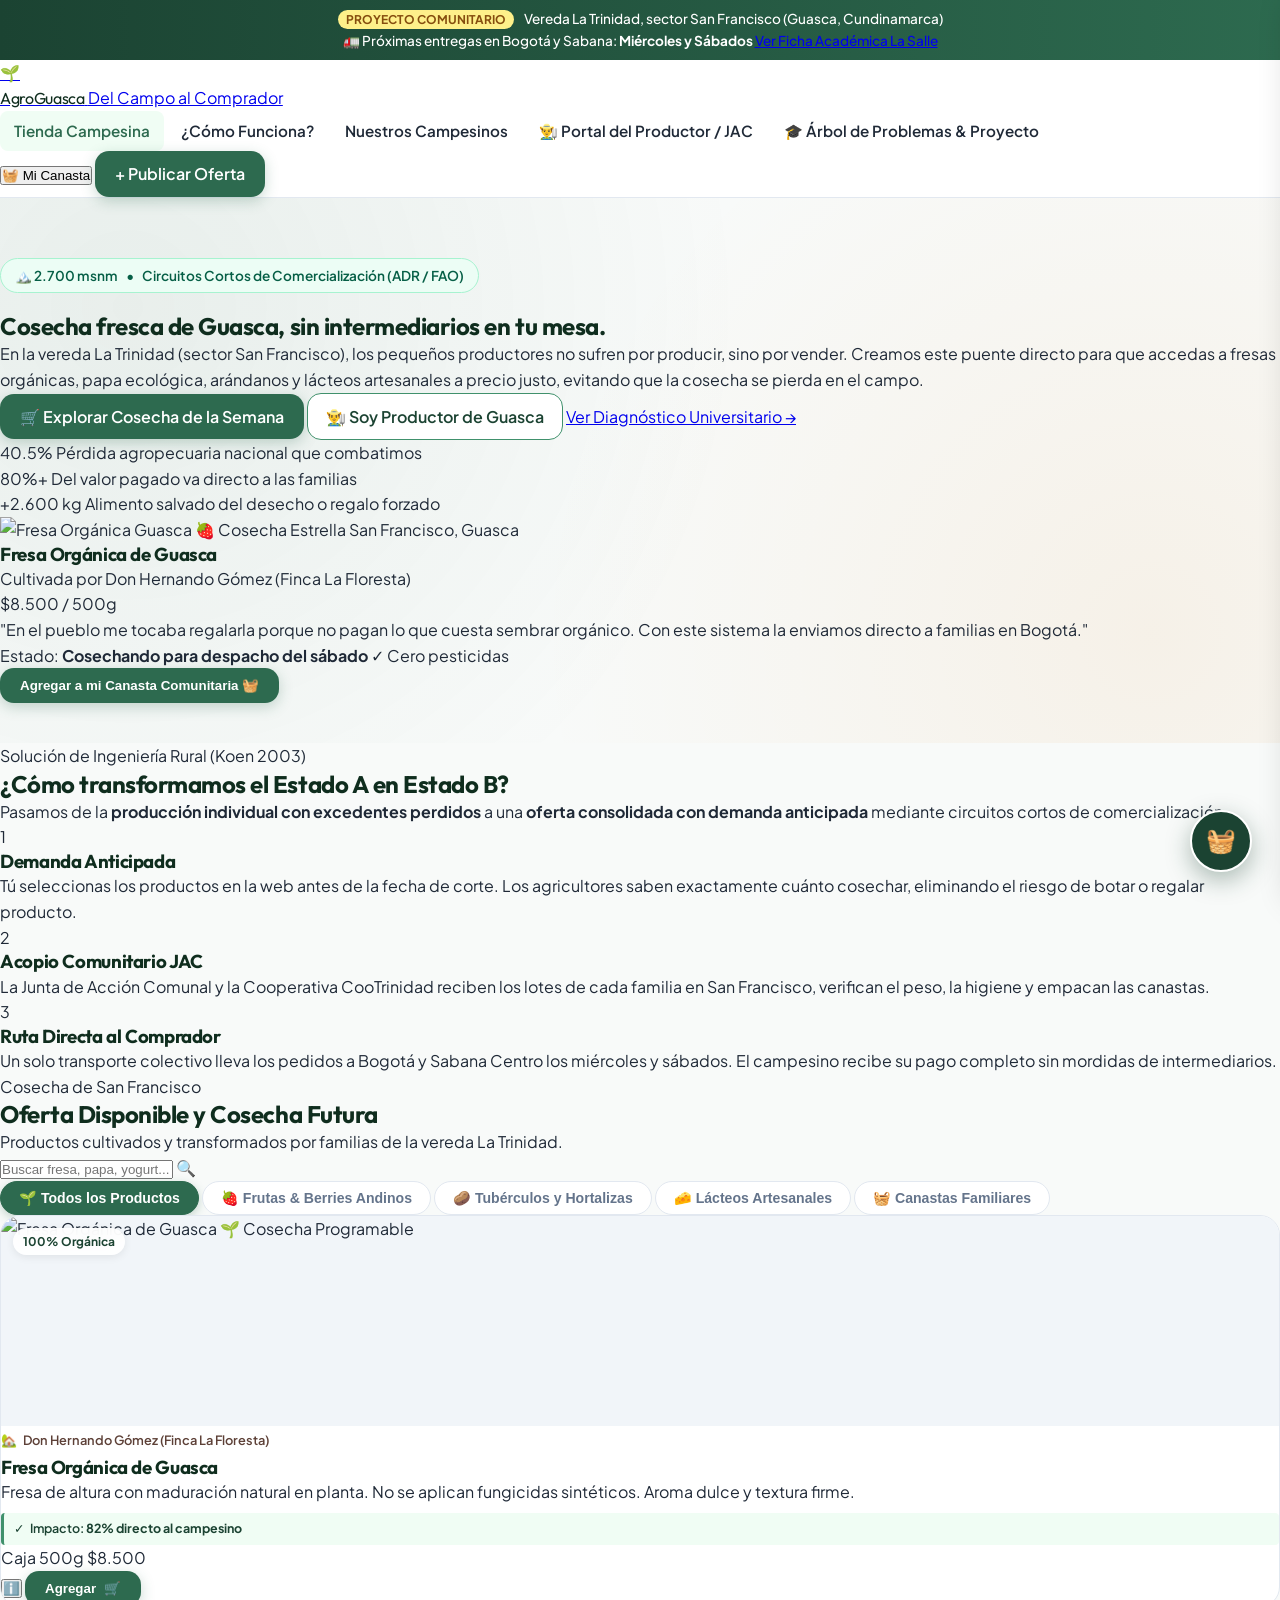
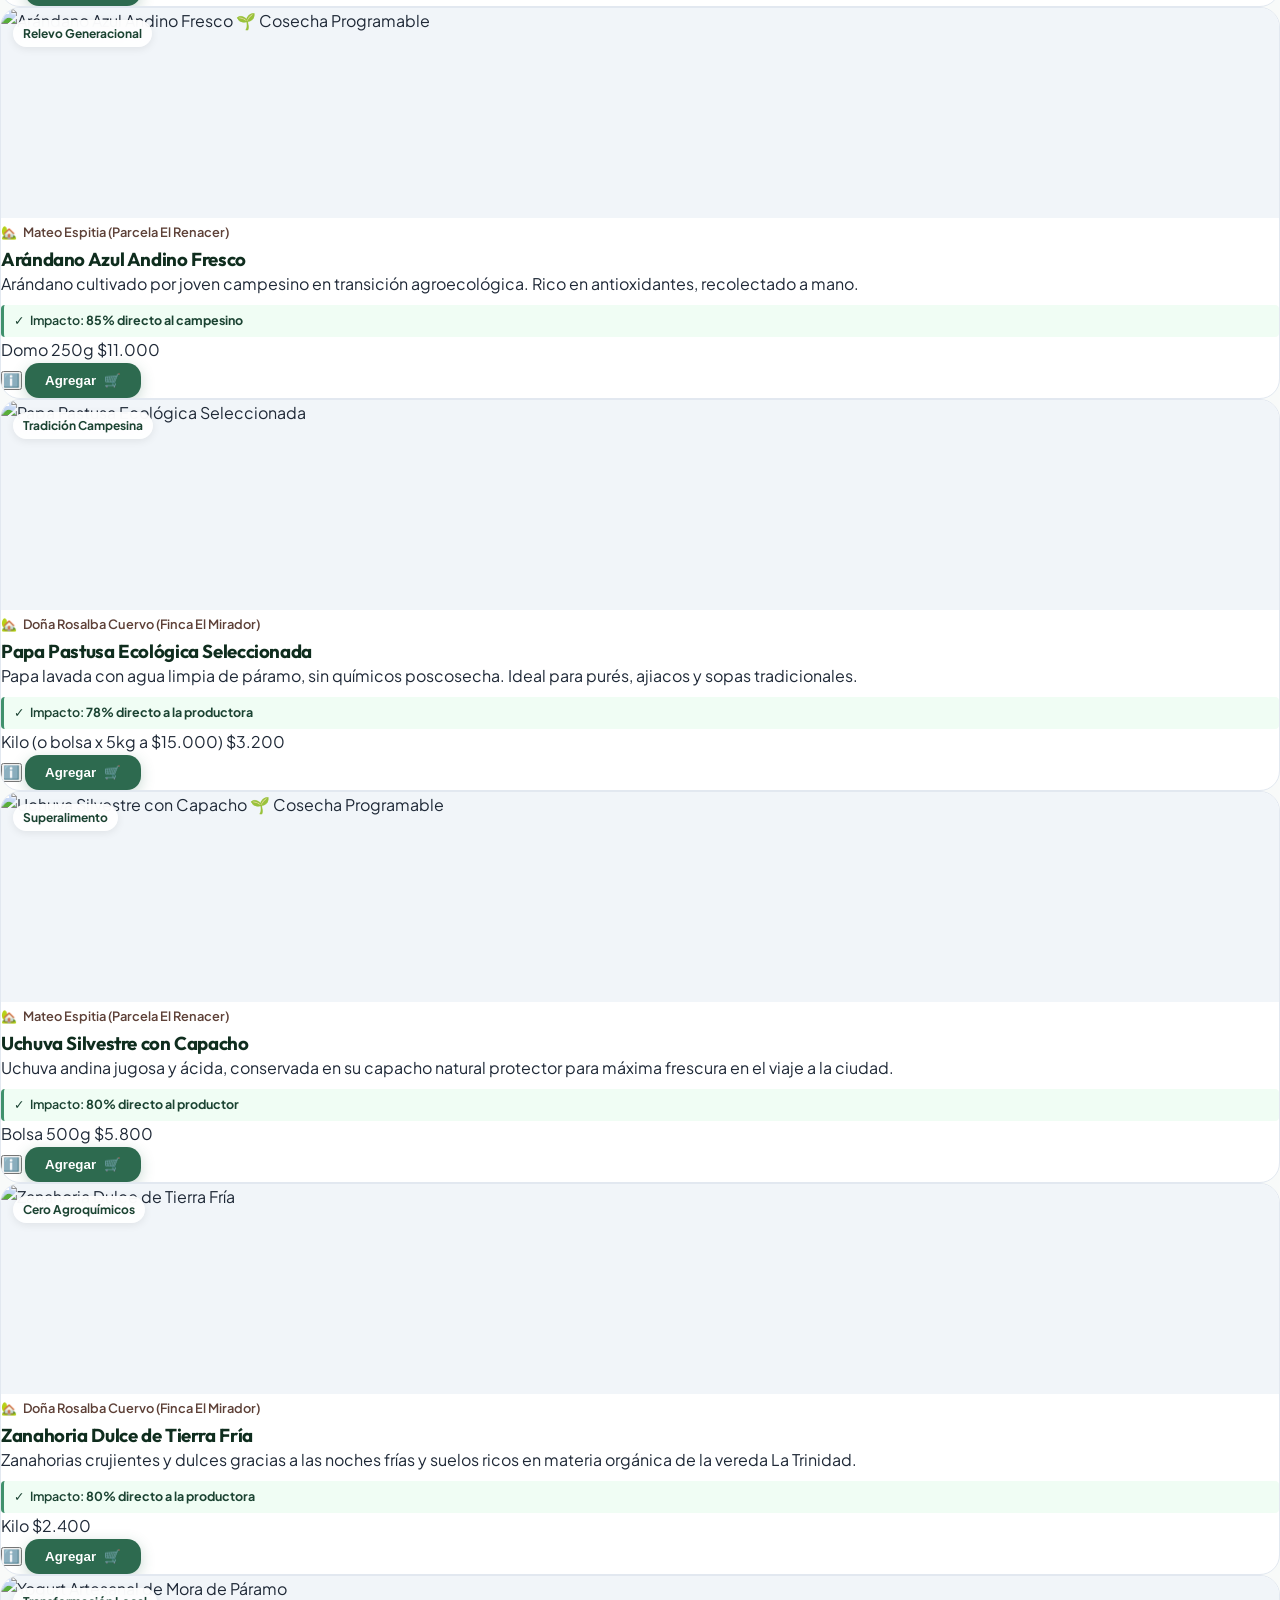
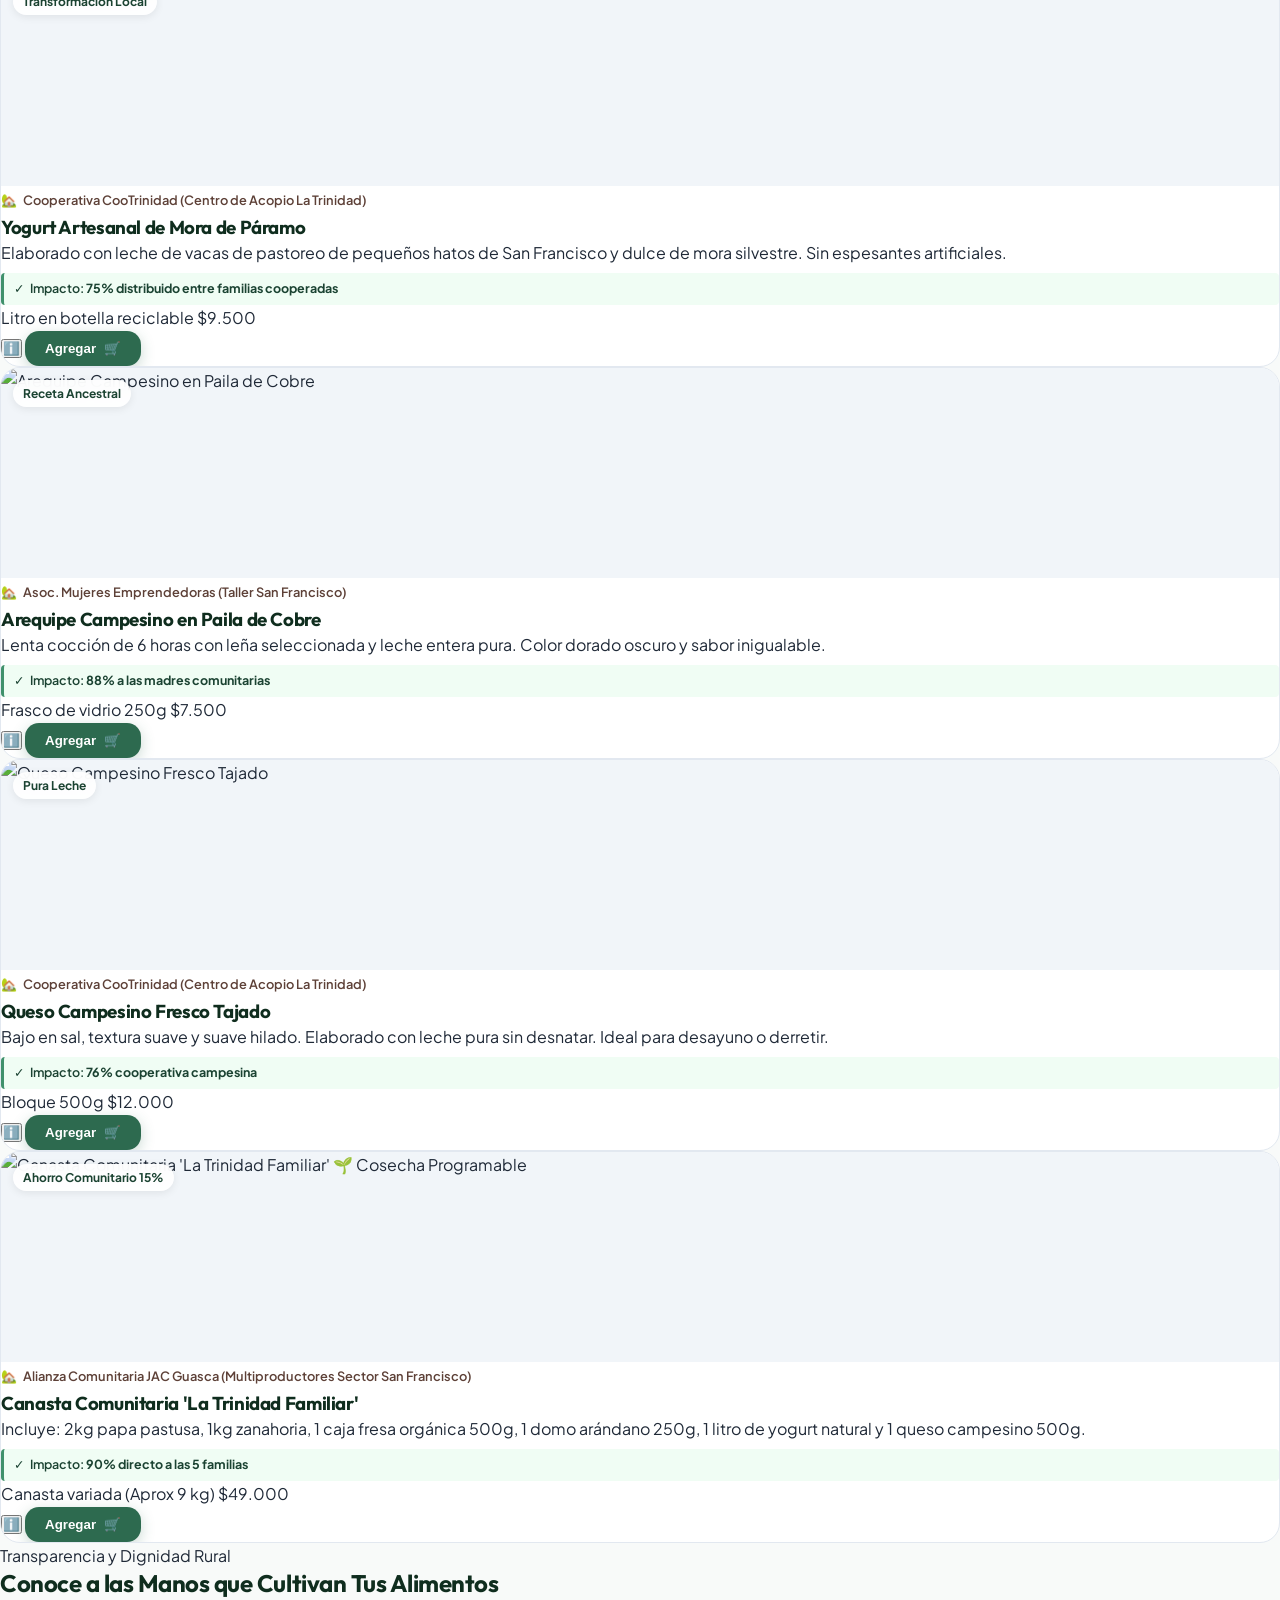
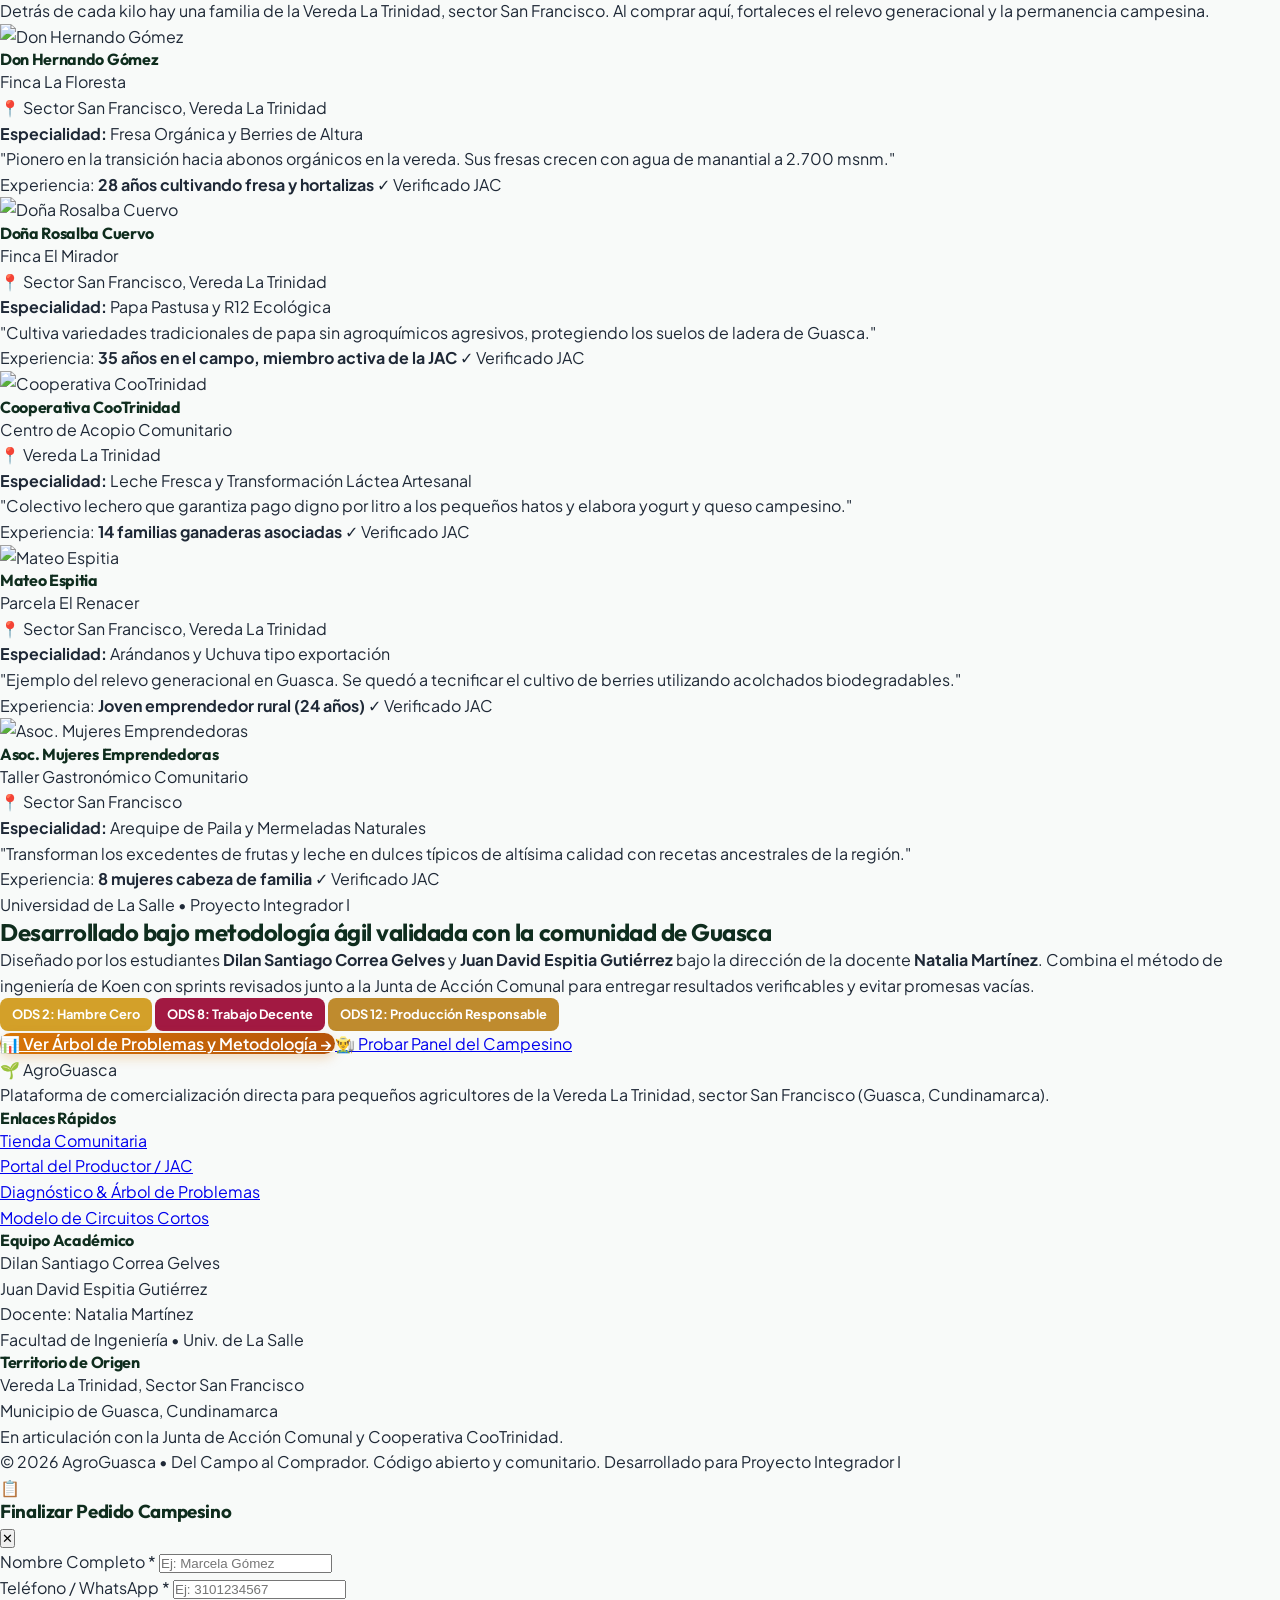
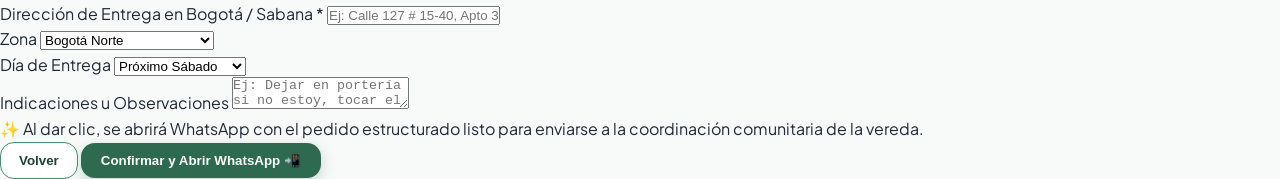
==== index.html @ 5d9daa6a "AgroGuasca: Version 1.0 (90% funcional) - Tienda, Panel Productor JAC, Arbol de Problemas y Document" ====
<!DOCTYPE html>
<html lang="es">
<head>
    <meta charset="UTF-8">
    <meta name="viewport" content="width=device-width, initial-scale=1.0">
    <title>AgroGuasca | Del Campo al Comprador - Comercialización Directa</title>
    <meta name="description" content="Plataforma de comercialización directa para pequeños productores de la Vereda La Trinidad, sector San Francisco (Guasca, Cundinamarca). Conectando el campo con compradores urbanos.">

    <!-- Google Fonts -->
    <link rel="preconnect" href="https://fonts.googleapis.com">
    <link rel="preconnect" href="https://fonts.gstatic.com" crossorigin>
    <link href="https://fonts.googleapis.com/css2?family=Outfit:wght@500;600;700;800&family=Plus+Jakarta+Sans:wght@400;500;600;700;800&display=swap" rel="stylesheet">

    <!-- Tailwind CSS (CDN para prototipado rápido y limpio en VS Code) -->
    <script src="https://cdn.tailwindcss.com"></script>
    <script>
        tailwind.config = {
            theme: {
                extend: {
                    colors: {
                        emerald: {
                            850: '#0f3824',
                            950: '#062414'
                        }
                    }
                }
            }
        }
    </script>

    <!-- Estilos Propios -->
    <link rel="stylesheet" href="css/styles.css">
</head>
<body class="bg-[#f8faf9] text-gray-800 flex flex-col min-h-screen">

    <!-- Barra de Anuncio Superior -->
    <div class="announcement-bar">
        <div class="max-w-7xl mx-auto flex flex-wrap items-center justify-between gap-2 px-4">
            <div class="flex items-center gap-2">
                <span class="badge">PROYECTO COMUNITARIO</span>
                <span>Vereda La Trinidad, sector San Francisco (Guasca, Cundinamarca)</span>
            </div>
            <div class="hidden md:flex items-center gap-4 text-xs">
                <span>🚛 Próximas entregas en Bogotá y Sabana: <strong>Miércoles y Sábados</strong></span>
                <a href="proyecto.html" class="underline hover:text-amber-200">Ver Ficha Académica La Salle</a>
            </div>
        </div>
    </div>

    <!-- Navegación Principal -->
    <header class="navbar-custom">
        <div class="max-w-7xl mx-auto px-4 sm:px-6 lg:px-8 h-20 flex items-center justify-between">
            <!-- Logo -->
            <a href="index.html" class="flex items-center gap-3">
                <div class="w-11 h-11 rounded-xl bg-emerald-800 flex items-center justify-center text-white text-2xl shadow-md">
                    🌱
                </div>
                <div>
                    <span class="brand-font text-2xl font-black text-emerald-950 block leading-none">AgroGuasca</span>
                    <span class="text-xs font-semibold text-emerald-700 tracking-wider uppercase">Del Campo al Comprador</span>
                </div>
            </a>

            <!-- Menú de Navegación -->
            <nav class="hidden md:flex items-center gap-1">
                <a href="index.html" class="nav-link active">Tienda Campesina</a>
                <a href="#como-funciona" class="nav-link">¿Cómo Funciona?</a>
                <a href="#productores" class="nav-link">Nuestros Campesinos</a>
                <a href="productor.html" class="nav-link text-emerald-800 font-bold bg-emerald-50/80">
                    👨‍🌾 Portal del Productor / JAC
                </a>
                <a href="proyecto.html" class="nav-link text-amber-800 font-bold bg-amber-50">
                    🎓 Árbol de Problemas & Proyecto
                </a>
            </nav>

            <!-- Acciones -->
            <div class="flex items-center gap-3">
                <button onclick="toggleCartDrawer(true)" class="relative p-2.5 rounded-xl bg-emerald-50 text-emerald-900 hover:bg-emerald-100 transition-colors flex items-center gap-2 font-bold text-sm">
                    <span class="text-xl">🧺</span>
                    <span class="hidden sm:inline">Mi Canasta</span>
                    <span class="cart-count-badge">0</span>
                </button>

                <a href="productor.html" class="hidden sm:inline-flex btn-primary-guasca text-xs py-2 px-3.5">
                    + Publicar Oferta
                </a>
            </div>
        </div>
    </header>

    <!-- HERO SECTION -->
    <section class="hero-guasca border-b border-gray-200">
        <div class="max-w-7xl mx-auto px-4 sm:px-6 lg:px-8">
            <div class="grid grid-cols-1 lg:grid-cols-12 gap-12 items-center">
                <!-- Columna Izquierda: Mensaje y Acción -->
                <div class="lg:col-span-7">
                    <div class="hero-pill">
                        <span>🏔️ 2.700 msnm</span>
                        <span>•</span>
                        <span>Circuitos Cortos de Comercialización (ADR / FAO)</span>
                    </div>

                    <h1 class="text-4xl sm:text-5xl lg:text-6xl font-extrabold text-emerald-950 leading-tight">
                        Cosecha fresca de Guasca, <span class="text-emerald-700 underline decoration-amber-400 decoration-wavy">sin intermediarios</span> en tu mesa.
                    </h1>

                    <p class="mt-5 text-lg text-gray-600 leading-relaxed max-w-2xl">
                        En la vereda La Trinidad (sector San Francisco), los pequeños productores no sufren por producir, sino por vender. Creamos este puente directo para que accedas a fresas orgánicas, papa ecológica, arándanos y lácteos artesanales a precio justo, evitando que la cosecha se pierda en el campo.
                    </p>

                    <div class="mt-8 flex flex-wrap items-center gap-4">
                        <a href="#catalogo" class="btn-primary-guasca text-base py-3.5 px-6">
                            🛒 Explorar Cosecha de la Semana
                        </a>
                        <a href="productor.html" class="btn-secondary-guasca text-base py-3.5 px-6">
                            👨‍🌾 Soy Productor de Guasca
                        </a>
                        <a href="proyecto.html" class="text-sm font-semibold text-gray-500 hover:text-emerald-800 p-2">
                            Ver Diagnóstico Universitario →
                        </a>
                    </div>

                    <!-- Indicadores Rápidos -->
                    <div class="mt-10 grid grid-cols-3 gap-4 pt-6 border-t border-gray-200">
                        <div>
                            <span class="block text-2xl sm:text-3xl font-black text-emerald-900">40.5%</span>
                            <span class="text-xs text-gray-500">Pérdida agropecuaria nacional que combatimos</span>
                        </div>
                        <div>
                            <span class="block text-2xl sm:text-3xl font-black text-emerald-900">80%+</span>
                            <span class="text-xs text-gray-500">Del valor pagado va directo a las familias</span>
                        </div>
                        <div>
                            <span class="block text-2xl sm:text-3xl font-black text-emerald-900" id="stat-waste-saved">+1.250 kg</span>
                            <span class="text-xs text-gray-500">Alimento salvado del desecho o regalo forzado</span>
                        </div>
                    </div>
                </div>

                <!-- Columna Derecha: Tarjeta Visual de Producto Destacado -->
                <div class="lg:col-span-5">
                    <div class="relative mx-auto max-w-md">
                        <div class="absolute -top-4 -left-4 w-72 h-72 bg-emerald-200/40 rounded-full blur-3xl -z-10"></div>
                        <div class="absolute -bottom-4 -right-4 w-72 h-72 bg-amber-200/40 rounded-full blur-3xl -z-10"></div>

                        <div class="bg-white rounded-3xl p-6 shadow-xl border border-gray-100">
                            <div class="relative rounded-2xl overflow-hidden mb-4">
                                <img src="https://images.unsplash.com/photo-1464965911861-746a04b4bca6?w=600&auto=format&fit=crop&q=80" 
                                     alt="Fresa Orgánica Guasca" class="w-full h-56 object-cover">
                                <span class="absolute top-3 left-3 bg-white/95 text-emerald-900 text-xs font-black px-3 py-1 rounded-full shadow">
                                    🍓 Cosecha Estrella
                                </span>
                                <span class="absolute bottom-3 right-3 bg-amber-500 text-white text-xs font-bold px-2.5 py-1 rounded-lg shadow">
                                    San Francisco, Guasca
                                </span>
                            </div>

                            <div class="flex justify-between items-start mb-2">
                                <div>
                                    <h3 class="text-xl font-bold text-gray-900">Fresa Orgánica de Guasca</h3>
                                    <p class="text-xs text-gray-500">Cultivada por Don Hernando Gómez (Finca La Floresta)</p>
                                </div>
                                <span class="text-xl font-extrabold text-emerald-900">$8.500 <span class="text-xs text-gray-400 font-normal">/ 500g</span></span>
                            </div>

                            <p class="text-xs text-gray-600 mb-4">
                                "En el pueblo me tocaba regalarla porque no pagan lo que cuesta sembrar orgánico. Con este sistema la enviamos directo a familias en Bogotá."
                            </p>

                            <div class="p-3 bg-emerald-50 rounded-xl mb-4 text-xs flex items-center justify-between">
                                <span class="text-emerald-900 font-semibold">Estado: <strong>Cosechando para despacho del sábado</strong></span>
                                <span class="text-emerald-700 font-bold">✓ Cero pesticidas</span>
                            </div>

                            <button onclick="addToCart('prod-item-1')" class="w-full btn-primary-guasca py-3">
                                Agregar a mi Canasta Comunitaria 🧺
                            </button>
                        </div>
                    </div>
                </div>
            </div>
        </div>
    </section>

    <!-- SECCIÓN CÓMO FUNCIONA -->
    <section id="como-funciona" class="py-16 bg-white border-b border-gray-100">
        <div class="max-w-7xl mx-auto px-4 sm:px-6 lg:px-8">
            <div class="text-center max-w-3xl mx-auto mb-12">
                <span class="text-xs font-bold text-emerald-700 uppercase tracking-wider bg-emerald-50 px-3 py-1 rounded-full">
                    Solución de Ingeniería Rural (Koen 2003)
                </span>
                <h2 class="text-3xl font-extrabold text-emerald-950 mt-3">
                    ¿Cómo transformamos el Estado A en Estado B?
                </h2>
                <p class="text-gray-600 mt-2 text-sm sm:text-base">
                    Pasamos de la <strong>producción individual con excedentes perdidos</strong> a una <strong>oferta consolidada con demanda anticipada</strong> mediante circuitos cortos de comercialización.
                </p>
            </div>

            <div class="grid grid-cols-1 md:grid-cols-3 gap-8">
                <!-- Paso 1 -->
                <div class="bg-gray-50/70 p-6 rounded-2xl border border-gray-200/80 relative">
                    <div class="w-12 h-12 rounded-xl bg-emerald-800 text-white flex items-center justify-center font-black text-xl mb-4 shadow">
                        1
                    </div>
                    <h3 class="text-lg font-bold text-gray-900 mb-2">Demanda Anticipada</h3>
                    <p class="text-sm text-gray-600 leading-relaxed">
                        Tú seleccionas los productos en la web antes de la fecha de corte. Los agricultores saben exactamente cuánto cosechar, eliminando el riesgo de botar o regalar producto.
                    </p>
                </div>

                <!-- Paso 2 -->
                <div class="bg-gray-50/70 p-6 rounded-2xl border border-gray-200/80 relative">
                    <div class="w-12 h-12 rounded-xl bg-amber-600 text-white flex items-center justify-center font-black text-xl mb-4 shadow">
                        2
                    </div>
                    <h3 class="text-lg font-bold text-gray-900 mb-2">Acopio Comunitario JAC</h3>
                    <p class="text-sm text-gray-600 leading-relaxed">
                        La Junta de Acción Comunal y la Cooperativa CooTrinidad reciben los lotes de cada familia en San Francisco, verifican el peso, la higiene y empacan las canastas.
                    </p>
                </div>

                <!-- Paso 3 -->
                <div class="bg-gray-50/70 p-6 rounded-2xl border border-gray-200/80 relative">
                    <div class="w-12 h-12 rounded-xl bg-emerald-600 text-white flex items-center justify-center font-black text-xl mb-4 shadow">
                        3
                    </div>
                    <h3 class="text-lg font-bold text-gray-900 mb-2">Ruta Directa al Comprador</h3>
                    <p class="text-sm text-gray-600 leading-relaxed">
                        Un solo transporte colectivo lleva los pedidos a Bogotá y Sabana Centro los miércoles y sábados. El campesino recibe su pago completo sin mordidas de intermediarios.
                    </p>
                </div>
            </div>
        </div>
    </section>

    <!-- CATÁLOGO Y MARKETPLACE -->
    <section id="catalogo" class="py-16">
        <div class="max-w-7xl mx-auto px-4 sm:px-6 lg:px-8">
            <div class="flex flex-col md:flex-row md:items-end justify-between gap-4 mb-8">
                <div>
                    <span class="text-xs font-bold text-emerald-700 uppercase tracking-wider">Cosecha de San Francisco</span>
                    <h2 class="text-3xl font-extrabold text-emerald-950 mt-1">Oferta Disponible y Cosecha Futura</h2>
                    <p class="text-gray-500 text-sm mt-1">Productos cultivados y transformados por familias de la vereda La Trinidad.</p>
                </div>

                <!-- Buscador en tiempo real -->
                <div class="w-full md:w-72">
                    <div class="relative">
                        <input type="text" id="search-products" placeholder="Buscar fresa, papa, yogurt..." 
                               class="w-full bg-white border border-gray-200 rounded-xl py-2.5 pl-10 pr-4 text-sm focus:outline-none focus:ring-2 focus:ring-emerald-600 focus:border-transparent">
                        <span class="absolute left-3.5 top-3 text-gray-400 text-sm">🔍</span>
                    </div>
                </div>
            </div>

            <!-- Chips de Filtro por Categoría -->
            <div class="flex items-center gap-2 overflow-x-auto pb-4 mb-8 scrollbar-none">
                <button class="category-chip active" data-category="todos">
                    🌱 Todos los Productos
                </button>
                <button class="category-chip" data-category="frutas">
                    🍓 Frutas & Berries Andinos
                </button>
                <button class="category-chip" data-category="tuberculos">
                    🥔 Tubérculos y Hortalizas
                </button>
                <button class="category-chip" data-category="lacteos">
                    🧀 Lácteos Artesanales
                </button>
                <button class="category-chip" data-category="canastas">
                    🧺 Canastas Familiares
                </button>
            </div>

            <!-- Grid de Productos -->
            <div id="products-grid" class="grid grid-cols-1 sm:grid-cols-2 lg:grid-cols-3 gap-6">
                <!-- Se inyecta dinámicamente con app.js -->
            </div>
        </div>
    </section>

    <!-- SECCIÓN CONOCE A NUESTROS PRODUCTORES -->
    <section id="productores" class="py-16 bg-emerald-950 text-white">
        <div class="max-w-7xl mx-auto px-4 sm:px-6 lg:px-8">
            <div class="text-center max-w-3xl mx-auto mb-12">
                <span class="text-xs font-bold text-emerald-300 uppercase tracking-wider bg-emerald-900/80 px-3 py-1 rounded-full border border-emerald-700">
                    Transparencia y Dignidad Rural
                </span>
                <h2 class="text-3xl font-extrabold text-white mt-3">
                    Conoce a las Manos que Cultivan Tus Alimentos
                </h2>
                <p class="text-emerald-200/80 mt-2 text-sm sm:text-base">
                    Detrás de cada kilo hay una familia de la Vereda La Trinidad, sector San Francisco. Al comprar aquí, fortaleces el relevo generacional y la permanencia campesina.
                </p>
            </div>

            <div id="producers-container" class="grid grid-cols-1 md:grid-cols-3 gap-6 text-gray-800">
                <!-- Se inyecta dinámicamente con app.js -->
            </div>
        </div>
    </section>

    <!-- SECCIÓN IMPACTO Y CONEXIÓN CON EL RETO DE INGENIERÍA -->
    <section class="py-16 bg-white border-t border-gray-100">
        <div class="max-w-7xl mx-auto px-4 sm:px-6 lg:px-8">
            <div class="bg-gradient-to-r from-emerald-800 to-emerald-900 rounded-3xl p-8 sm:p-12 text-white shadow-xl relative overflow-hidden">
                <div class="relative z-10 grid grid-cols-1 lg:grid-cols-12 gap-8 items-center">
                    <div class="lg:col-span-8">
                        <span class="text-xs font-bold text-amber-300 uppercase tracking-wider">Universidad de La Salle • Proyecto Integrador I</span>
                        <h2 class="text-3xl font-black mt-2 leading-tight">
                            Desarrollado bajo metodología ágil validada con la comunidad de Guasca
                        </h2>
                        <p class="text-emerald-100 mt-4 text-sm sm:text-base leading-relaxed">
                            Diseñado por los estudiantes <strong>Dilan Santiago Correa Gelves</strong> y <strong>Juan David Espitia Gutiérrez</strong> bajo la dirección de la docente <strong>Natalia Martínez</strong>. Combina el método de ingeniería de Koen con sprints revisados junto a la Junta de Acción Comunal para entregar resultados verificables y evitar promesas vacías.
                        </p>
                        <div class="mt-6 flex flex-wrap gap-3">
                            <span class="ods-badge ods-2">ODS 2: Hambre Cero</span>
                            <span class="ods-badge ods-8">ODS 8: Trabajo Decente</span>
                            <span class="ods-badge ods-12">ODS 12: Producción Responsable</span>
                        </div>
                    </div>
                    <div class="lg:col-span-4 flex flex-col gap-3">
                        <a href="proyecto.html" class="btn-accent py-3.5 px-6 text-center text-sm font-bold shadow-lg">
                            📊 Ver Árbol de Problemas y Metodología →
                        </a>
                        <a href="productor.html" class="bg-white/10 hover:bg-white/20 text-white border border-white/20 py-3 px-6 rounded-xl text-center text-sm font-semibold transition-colors">
                            👨‍🌾 Probar Panel del Campesino
                        </a>
                    </div>
                </div>
            </div>
        </div>
    </section>

    <!-- FOOTER -->
    <footer class="bg-gray-900 text-gray-400 py-12 mt-auto border-t border-gray-800 text-xs">
        <div class="max-w-7xl mx-auto px-4 sm:px-6 lg:px-8">
            <div class="grid grid-cols-1 md:grid-cols-4 gap-8 pb-8 border-b border-gray-800">
                <div>
                    <div class="flex items-center gap-2 text-white font-bold text-lg mb-3">
                        <span>🌱</span> AgroGuasca
                    </div>
                    <p class="text-gray-400 leading-relaxed">
                        Plataforma de comercialización directa para pequeños agricultores de la Vereda La Trinidad, sector San Francisco (Guasca, Cundinamarca).
                    </p>
                </div>
                <div>
                    <h4 class="text-white font-semibold mb-3">Enlaces Rápidos</h4>
                    <ul class="space-y-2">
                        <li><a href="index.html" class="hover:text-emerald-400">Tienda Comunitaria</a></li>
                        <li><a href="productor.html" class="hover:text-emerald-400">Portal del Productor / JAC</a></li>
                        <li><a href="proyecto.html" class="hover:text-emerald-400">Diagnóstico & Árbol de Problemas</a></li>
                        <li><a href="#como-funciona" class="hover:text-emerald-400">Modelo de Circuitos Cortos</a></li>
                    </ul>
                </div>
                <div>
                    <h4 class="text-white font-semibold mb-3">Equipo Académico</h4>
                    <p class="text-gray-300">Dilan Santiago Correa Gelves</p>
                    <p class="text-gray-300">Juan David Espitia Gutiérrez</p>
                    <p class="mt-2 text-gray-500">Docente: Natalia Martínez</p>
                    <p class="text-gray-500">Facultad de Ingeniería • Univ. de La Salle</p>
                </div>
                <div>
                    <h4 class="text-white font-semibold mb-3">Territorio de Origen</h4>
                    <p class="text-gray-300">Vereda La Trinidad, Sector San Francisco</p>
                    <p class="text-gray-500">Municipio de Guasca, Cundinamarca</p>
                    <p class="text-gray-500 mt-2">En articulación con la Junta de Acción Comunal y Cooperativa CooTrinidad.</p>
                </div>
            </div>
            <div class="pt-6 flex flex-col sm:flex-row items-center justify-between text-gray-500 gap-2">
                <span>© 2026 AgroGuasca • Del Campo al Comprador. Código abierto y comunitario.</span>
                <span>Desarrollado para Proyecto Integrador I</span>
            </div>
        </div>
    </footer>

    <!-- BOTÓN FLOTANTE DEL CARRITO -->
    <button onclick="toggleCartDrawer(true)" class="cart-floating-btn" title="Ver mi canasta">
        🧺
        <span class="cart-count-badge">0</span>
    </button>

    <!-- DRAWER DEL CARRITO DE COMPRAS -->
    <div id="cart-backdrop" class="drawer-backdrop" onclick="toggleCartDrawer(false)"></div>
    <div id="cart-drawer" class="drawer-panel">
        <div class="p-5 border-b border-gray-100 flex items-center justify-between bg-emerald-900 text-white">
            <div class="flex items-center gap-2">
                <span class="text-xl">🧺</span>
                <h3 class="font-bold text-lg text-white">Canasta Comunitaria</h3>
            </div>
            <button onclick="toggleCartDrawer(false)" class="text-emerald-200 hover:text-white font-bold text-xl p-1">
                ✕
            </button>
        </div>

        <!-- Lista de ítems -->
        <div id="cart-items-container" class="flex-1 overflow-y-auto p-4">
            <!-- Inyectado por app.js -->
        </div>

        <!-- Opciones de Logística de Entrega -->
        <div class="p-4 bg-gray-50 border-t border-gray-100 text-xs">
            <label class="block font-semibold text-gray-700 mb-1">Destino de Entrega (Circuito Corto):</label>
            <select id="cart-delivery-zone" class="w-full bg-white border border-gray-200 rounded-lg p-2 text-xs focus:ring-1 focus:ring-emerald-700">
                <option value="bogota-norte">Bogotá Norte (Usaquén, Suba, Rosales) - $8.000</option>
                <option value="bogota-centro">Bogotá Centro / Chapinero / Teusaquillo - $9.000</option>
                <option value="sabana-centro">Sabana Centro (Sopó, Chía, Cajicá) - $6.000</option>
                <option value="guasca-recogida">Punto Comunitario San Francisco (Guasca) - Gratis</option>
            </select>
            <p class="text-gray-400 mt-1 italic">Entregas programadas: Miércoles y Sábados directas desde Guasca.</p>
        </div>

        <!-- Resumen de Costos -->
        <div class="p-5 border-t border-gray-200 bg-white">
            <div class="space-y-1.5 text-xs text-gray-600 mb-3">
                <div class="flex justify-between">
                    <span>Subtotal Cosecha:</span>
                    <strong id="cart-subtotal" class="text-gray-900">$0</strong>
                </div>
                <div class="flex justify-between">
                    <span>Transporte Circuito Corto:</span>
                    <strong id="cart-shipping" class="text-gray-900">$8.000</strong>
                </div>
                <div class="flex justify-between text-base font-extrabold text-emerald-950 pt-2 border-t border-gray-100">
                    <span>Total a Pagar:</span>
                    <strong id="cart-total">$0</strong>
                </div>
            </div>

            <button id="btn-open-checkout" onclick="openCheckoutModal()" class="w-full btn-primary-guasca py-3 font-bold text-sm">
                Pedir por WhatsApp al Coordinador Comunitario 💬
            </button>
            <p class="text-center text-[10px] text-gray-400 mt-2">
                🔒 Sin comisiones ocultas • Pago contra entrega o transferencia directa al campesino.
            </p>
        </div>
    </div>

    <!-- MODAL DETALLE DE PRODUCTO Y PRODUCTOR -->
    <div id="product-modal" class="fixed inset-0 bg-black/60 backdrop-blur-sm z-50 hidden items-center justify-center p-4">
        <div class="bg-white rounded-3xl max-w-lg w-full overflow-hidden shadow-2xl animate-fade-in" id="product-modal-content">
            <!-- Inyectado dinámicamente -->
        </div>
    </div>

    <!-- MODAL DE CHECKOUT / PEDIDO WHATSAPP -->
    <div id="checkout-modal" class="fixed inset-0 bg-black/60 backdrop-blur-sm z-50 hidden items-center justify-center p-4">
        <div class="bg-white rounded-3xl max-w-md w-full overflow-hidden shadow-2xl p-6">
            <div class="flex items-center justify-between pb-3 border-b border-gray-100 mb-4">
                <div class="flex items-center gap-2">
                    <span class="text-xl">📋</span>
                    <h3 class="font-bold text-lg text-gray-900">Finalizar Pedido Campesino</h3>
                </div>
                <button onclick="closeCheckoutModal()" class="text-gray-400 hover:text-gray-700 font-bold text-lg">✕</button>
            </div>

            <form id="checkout-form" class="space-y-3 text-xs">
                <div>
                    <label class="block font-semibold text-gray-700 mb-1">Nombre Completo *</label>
                    <input type="text" id="client-name" required placeholder="Ej: Marcela Gómez" 
                           class="w-full bg-gray-50 border border-gray-200 rounded-lg p-2.5 text-xs focus:bg-white focus:ring-1 focus:ring-emerald-700">
                </div>

                <div>
                    <label class="block font-semibold text-gray-700 mb-1">Teléfono / WhatsApp *</label>
                    <input type="tel" id="client-phone" required placeholder="Ej: 3101234567" 
                           class="w-full bg-gray-50 border border-gray-200 rounded-lg p-2.5 text-xs focus:bg-white focus:ring-1 focus:ring-emerald-700">
                </div>

                <div>
                    <label class="block font-semibold text-gray-700 mb-1">Dirección de Entrega en Bogotá / Sabana *</label>
                    <input type="text" id="client-address" required placeholder="Ej: Calle 127 # 15-40, Apto 302" 
                           class="w-full bg-gray-50 border border-gray-200 rounded-lg p-2.5 text-xs focus:bg-white focus:ring-1 focus:ring-emerald-700">
                </div>

                <div class="grid grid-cols-2 gap-2">
                    <div>
                        <label class="block font-semibold text-gray-700 mb-1">Zona</label>
                        <select id="client-zone" class="w-full bg-gray-50 border border-gray-200 rounded-lg p-2 text-xs">
                            <option value="bogota-norte">Bogotá Norte</option>
                            <option value="bogota-centro">Bogotá Chapinero/Centro</option>
                            <option value="sabana-centro">Sabana Centro</option>
                            <option value="guasca-recogida">Guasca (Punto JAC)</option>
                        </select>
                    </div>
                    <div>
                        <label class="block font-semibold text-gray-700 mb-1">Día de Entrega</label>
                        <select id="client-day" class="w-full bg-gray-50 border border-gray-200 rounded-lg p-2 text-xs">
                            <option value="Próximo Sábado">Próximo Sábado</option>
                            <option value="Próximo Miércoles">Próximo Miércoles</option>
                        </select>
                    </div>
                </div>

                <div>
                    <label class="block font-semibold text-gray-700 mb-1">Indicaciones u Observaciones</label>
                    <textarea id="client-notes" rows="2" placeholder="Ej: Dejar en portería si no estoy, tocar el timbre 201" 
                              class="w-full bg-gray-50 border border-gray-200 rounded-lg p-2 text-xs focus:bg-white focus:ring-1 focus:ring-emerald-700"></textarea>
                </div>

                <div class="p-3 bg-emerald-50 rounded-xl text-emerald-900 border border-emerald-100 text-[11px] leading-relaxed">
                    ✨ Al dar clic, se abrirá WhatsApp con el pedido estructurado listo para enviarse a la coordinación comunitaria de la vereda.
                </div>

                <div class="pt-2 flex gap-2">
                    <button type="button" onclick="closeCheckoutModal()" class="w-1/3 btn-secondary-guasca py-2 text-xs">
                        Volver
                    </button>
                    <button type="submit" class="w-2/3 btn-primary-guasca py-2 text-xs font-bold">
                        Confirmar y Abrir WhatsApp 📲
                    </button>
                </div>
            </form>
        </div>
    </div>

    <!-- Scripts -->
    <script src="js/data.js"></script>
    <script src="js/app.js"></script>
</body>
</html>
---- css/styles.css ----
/* ==========================================================================
   AgroGuasca - Del Campo al Comprador (Vereda La Trinidad, Guasca)
   Proyecto Integrador I - Universidad de La Salle
   Estilos CSS Principales
   ========================================================================== */

:root {
    --primary-900: #0f2d1e;
    --primary-800: #1b4332;
    --primary-700: #2d6a4f;
    --primary-600: #40916c;
    --primary-500: #52b788;
    --primary-400: #74c69d;
    --primary-100: #d8f3dc;
    --primary-50:  #f0fdf4;

    --earth-900: #3e2723;
    --earth-700: #5d4037;
    --earth-500: #8d6e63;
    --earth-100: #efebe9;

    --accent-gold: #d97706;
    --accent-gold-light: #fef3c7;
    --accent-terracotta: #c2410c;

    --bg-page: #f8faf9;
    --bg-card: #ffffff;
    --text-main: #1f2937;
    --text-muted: #64748b;
    --border-subtle: #e2e8f0;

    --font-sans: 'Plus Jakarta Sans', system-ui, -apple-system, BlinkMacSystemFont, 'Segoe UI', Roboto, sans-serif;
    --font-heading: 'Outfit', system-ui, sans-serif;

    --radius-sm: 8px;
    --radius-md: 14px;
    --radius-lg: 20px;
    --radius-full: 9999px;

    --shadow-soft: 0 4px 20px -2px rgba(15, 45, 30, 0.07);
    --shadow-hover: 0 12px 30px -4px rgba(15, 45, 30, 0.16);
    --shadow-glass: 0 8px 32px 0 rgba(15, 45, 30, 0.1);
}

* {
    box-sizing: border-box;
    margin: 0;
    padding: 0;
}

body {
    font-family: var(--font-sans);
    color: var(--text-main);
    background-color: var(--bg-page);
    line-height: 1.6;
    -webkit-font-smoothing: antialiased;
}

/* Tipografía */
h1, h2, h3, h4, .brand-font {
    font-family: var(--font-heading);
    color: var(--primary-900);
    letter-spacing: -0.02em;
    line-height: 1.25;
}

/* Barra Superior de Anuncios */
.announcement-bar {
    background: linear-gradient(90deg, #1b4332 0%, #2d6a4f 100%);
    color: #ffffff;
    font-size: 0.85rem;
    padding: 8px 16px;
    text-align: center;
    font-weight: 500;
}

.announcement-bar span.badge {
    background-color: #fef08a;
    color: #854d0e;
    padding: 2px 8px;
    border-radius: var(--radius-full);
    font-weight: 700;
    font-size: 0.75rem;
    margin-right: 8px;
}

/* Navbar */
.navbar-custom {
    background-color: rgba(255, 255, 255, 0.94);
    backdrop-filter: blur(12px);
    border-bottom: 1px solid var(--border-subtle);
    position: sticky;
    top: 0;
    z-index: 100;
    transition: all 0.2s ease;
}

.nav-link {
    color: var(--text-main);
    font-weight: 600;
    font-size: 0.95rem;
    padding: 8px 14px;
    border-radius: var(--radius-sm);
    transition: all 0.2s;
    text-decoration: none;
    display: inline-flex;
    align-items: center;
    gap: 6px;
}

.nav-link:hover, .nav-link.active {
    color: var(--primary-700);
    background-color: var(--primary-50);
}

/* Botones */
.btn-primary-guasca {
    background-color: var(--primary-700);
    color: white;
    font-weight: 600;
    padding: 10px 20px;
    border-radius: var(--radius-md);
    border: none;
    cursor: pointer;
    transition: all 0.25s ease;
    display: inline-flex;
    align-items: center;
    justify-content: center;
    gap: 8px;
    text-decoration: none;
    box-shadow: 0 4px 14px rgba(45, 106, 79, 0.25);
}

.btn-primary-guasca:hover {
    background-color: var(--primary-800);
    transform: translateY(-2px);
    box-shadow: 0 6px 20px rgba(45, 106, 79, 0.35);
    color: white;
}

.btn-secondary-guasca {
    background-color: white;
    color: var(--primary-800);
    border: 1.5px solid var(--primary-600);
    font-weight: 600;
    padding: 10px 18px;
    border-radius: var(--radius-md);
    cursor: pointer;
    transition: all 0.2s ease;
    display: inline-flex;
    align-items: center;
    gap: 8px;
    text-decoration: none;
}

.btn-secondary-guasca:hover {
    background-color: var(--primary-50);
    border-color: var(--primary-700);
    color: var(--primary-900);
}

.btn-accent {
    background: linear-gradient(135deg, #d97706 0%, #b45309 100%);
    color: white;
    border: none;
    font-weight: 600;
    border-radius: var(--radius-md);
    box-shadow: 0 4px 12px rgba(217, 119, 6, 0.25);
}

.btn-accent:hover {
    transform: translateY(-2px);
    box-shadow: 0 6px 18px rgba(217, 119, 6, 0.35);
    color: white;
}

/* Hero Section */
.hero-guasca {
    background: radial-gradient(circle at 10% 20%, rgba(45, 106, 79, 0.08) 0%, rgba(248, 250, 249, 0) 50%),
                radial-gradient(circle at 90% 80%, rgba(217, 119, 6, 0.07) 0%, rgba(248, 250, 249, 0) 50%);
    padding: 60px 0 40px;
    position: relative;
    overflow: hidden;
}

.hero-pill {
    display: inline-flex;
    align-items: center;
    gap: 8px;
    background-color: #ecfdf5;
    color: #065f46;
    border: 1px solid #a7f3d0;
    font-size: 0.85rem;
    font-weight: 600;
    padding: 6px 14px;
    border-radius: var(--radius-full);
    margin-bottom: 18px;
}

.hero-stat-card {
    background: white;
    border-radius: var(--radius-md);
    padding: 18px;
    border: 1px solid var(--border-subtle);
    box-shadow: var(--shadow-soft);
    display: flex;
    align-items: center;
    gap: 16px;
    transition: transform 0.2s;
}

.hero-stat-card:hover {
    transform: translateY(-3px);
}

.hero-stat-icon {
    width: 48px;
    height: 48px;
    border-radius: 12px;
    display: flex;
    align-items: center;
    justify-content: center;
    font-size: 1.4rem;
}

/* Tarjeta de Producto */
.product-card {
    background: white;
    border-radius: var(--radius-lg);
    border: 1px solid var(--border-subtle);
    overflow: hidden;
    transition: all 0.3s cubic-bezier(0.16, 1, 0.3, 1);
    display: flex;
    flex-direction: column;
    height: 100%;
    position: relative;
}

.product-card:hover {
    transform: translateY(-6px);
    box-shadow: var(--shadow-hover);
    border-color: #cbd5e1;
}

.product-img-wrapper {
    position: relative;
    height: 210px;
    overflow: hidden;
    background-color: #f1f5f9;
}

.product-img {
    width: 100%;
    height: 100%;
    object-fit: cover;
    transition: transform 0.4s ease;
}

.product-card:hover .product-img {
    transform: scale(1.05);
}

.product-badge-float {
    position: absolute;
    top: 12px;
    left: 12px;
    background: rgba(255, 255, 255, 0.92);
    backdrop-filter: blur(8px);
    color: var(--primary-800);
    padding: 4px 10px;
    border-radius: var(--radius-full);
    font-size: 0.75rem;
    font-weight: 700;
    box-shadow: 0 2px 8px rgba(0,0,0,0.08);
}

.product-producer-tag {
    display: inline-flex;
    align-items: center;
    gap: 6px;
    color: var(--earth-700);
    font-size: 0.8rem;
    font-weight: 600;
    margin-bottom: 6px;
}

.fair-trade-meter {
    background-color: var(--primary-50);
    border-left: 3px solid var(--primary-600);
    padding: 6px 10px;
    border-radius: 4px;
    font-size: 0.78rem;
    color: var(--primary-800);
    font-weight: 600;
    margin-top: 8px;
    display: flex;
    align-items: center;
    gap: 6px;
}

/* Árbol de Problemas Interactivo */
.tree-container {
    background: white;
    border-radius: var(--radius-lg);
    border: 1px solid var(--border-subtle);
    padding: 32px 24px;
    box-shadow: var(--shadow-soft);
}

.tree-level {
    margin-bottom: 28px;
    position: relative;
}

.tree-node-card {
    border-radius: var(--radius-md);
    padding: 16px 20px;
    transition: all 0.25s ease;
    cursor: pointer;
    border: 1.5px solid transparent;
}

.tree-node-card:hover {
    transform: translateY(-3px);
}

.node-effect {
    background: #fef2f2;
    border-color: #fecaca;
    color: #991b1b;
}

.node-effect:hover {
    border-color: #ef4444;
    box-shadow: 0 4px 14px rgba(239, 68, 68, 0.18);
}

.node-problem {
    background: #fffbeb;
    border-color: #fde68a;
    color: #92400e;
    text-align: center;
    box-shadow: 0 4px 20px rgba(217, 119, 6, 0.15);
}

.node-cause {
    background: #f0fdf4;
    border-color: #bbf7d0;
    color: #166534;
}

.node-cause:hover {
    border-color: #22c55e;
    box-shadow: 0 4px 14px rgba(34, 197, 94, 0.18);
}

/* Carrito Flotante & Drawer */
.cart-floating-btn {
    position: fixed;
    bottom: 28px;
    right: 28px;
    background-color: var(--primary-800);
    color: white;
    width: 62px;
    height: 62px;
    border-radius: var(--radius-full);
    display: flex;
    align-items: center;
    justify-content: center;
    font-size: 1.5rem;
    box-shadow: 0 8px 24px rgba(27, 67, 50, 0.35);
    border: 2px solid white;
    cursor: pointer;
    z-index: 99;
    transition: transform 0.2s, background-color 0.2s;
}

.cart-floating-btn:hover {
    transform: scale(1.08);
    background-color: var(--primary-700);
}

.cart-count-badge {
    position: absolute;
    top: -4px;
    right: -4px;
    background-color: #ef4444;
    color: white;
    font-size: 0.75rem;
    font-weight: 800;
    width: 22px;
    height: 22px;
    border-radius: var(--radius-full);
    display: flex;
    align-items: center;
    justify-content: center;
    border: 2px solid white;
}

/* Modal Drawer Carrito */
.drawer-backdrop {
    position: fixed;
    top: 0;
    left: 0;
    width: 100%;
    height: 100%;
    background: rgba(15, 23, 42, 0.5);
    backdrop-filter: blur(4px);
    z-index: 1000;
    opacity: 0;
    pointer-events: none;
    transition: opacity 0.3s ease;
}

.drawer-backdrop.active {
    opacity: 1;
    pointer-events: auto;
}

.drawer-panel {
    position: fixed;
    top: 0;
    right: -460px;
    width: 100%;
    max-width: 440px;
    height: 100%;
    background: white;
    z-index: 1001;
    box-shadow: -8px 0 32px rgba(0,0,0,0.2);
    display: flex;
    flex-direction: column;
    transition: right 0.35s cubic-bezier(0.16, 1, 0.3, 1);
}

.drawer-panel.active {
    right: 0;
}

/* Toast Notifications */
.toast-container {
    position: fixed;
    bottom: 24px;
    left: 50%;
    transform: translateX(-50%);
    z-index: 2000;
    display: flex;
    flex-direction: column;
    gap: 8px;
    pointer-events: none;
}

.toast-msg {
    background: #1f2937;
    color: white;
    padding: 12px 20px;
    border-radius: var(--radius-md);
    box-shadow: 0 10px 25px rgba(0,0,0,0.2);
    font-size: 0.9rem;
    font-weight: 500;
    display: flex;
    align-items: center;
    gap: 10px;
    animation: toastIn 0.3s cubic-bezier(0.16, 1, 0.3, 1);
    pointer-events: auto;
}

@keyframes toastIn {
    from {
        opacity: 0;
        transform: translateY(20px);
    }
    to {
        opacity: 1;
        transform: translateY(0);
    }
}

/* Chips de Categorías */
.category-chip {
    padding: 8px 18px;
    border-radius: var(--radius-full);
    border: 1px solid var(--border-subtle);
    background: white;
    color: var(--text-muted);
    font-weight: 600;
    font-size: 0.88rem;
    cursor: pointer;
    transition: all 0.2s ease;
    white-space: nowrap;
}

.category-chip:hover {
    background-color: #f1f5f9;
    color: var(--text-main);
}

.category-chip.active {
    background-color: var(--primary-700);
    color: white;
    border-color: var(--primary-700);
    box-shadow: 0 3px 10px rgba(45, 106, 79, 0.25);
}

/* Resumen del Proyecto y ODS */
.ods-badge {
    display: inline-flex;
    align-items: center;
    gap: 8px;
    padding: 6px 12px;
    border-radius: var(--radius-sm);
    color: white;
    font-weight: 700;
    font-size: 0.8rem;
}

.ods-2 { background-color: #d3a029; }
.ods-8 { background-color: #a21942; }
.ods-12 { background-color: #bf8b2e; }

/* Responsive adjustments */
@media (max-width: 768px) {
    .drawer-panel {
        max-width: 100%;
    }
    .hero-guasca {
        padding: 30px 0 20px;
    }
}
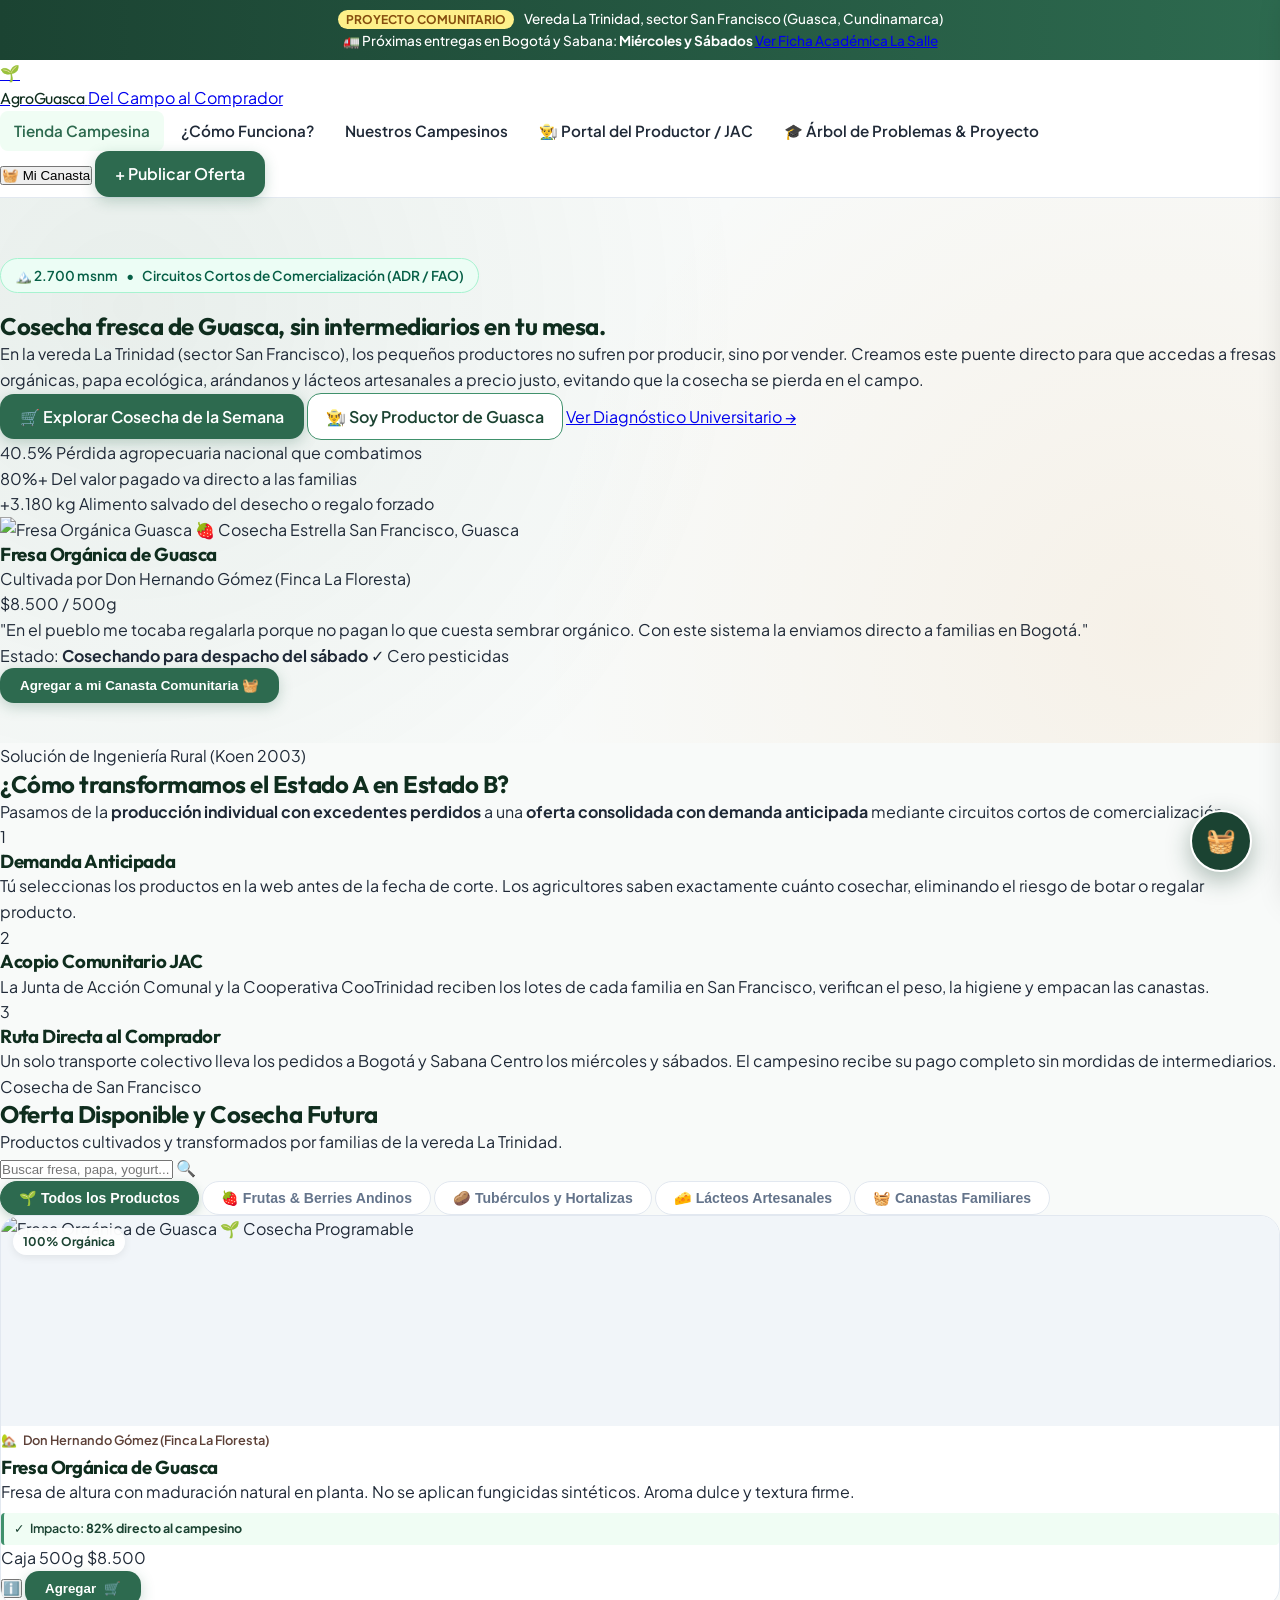
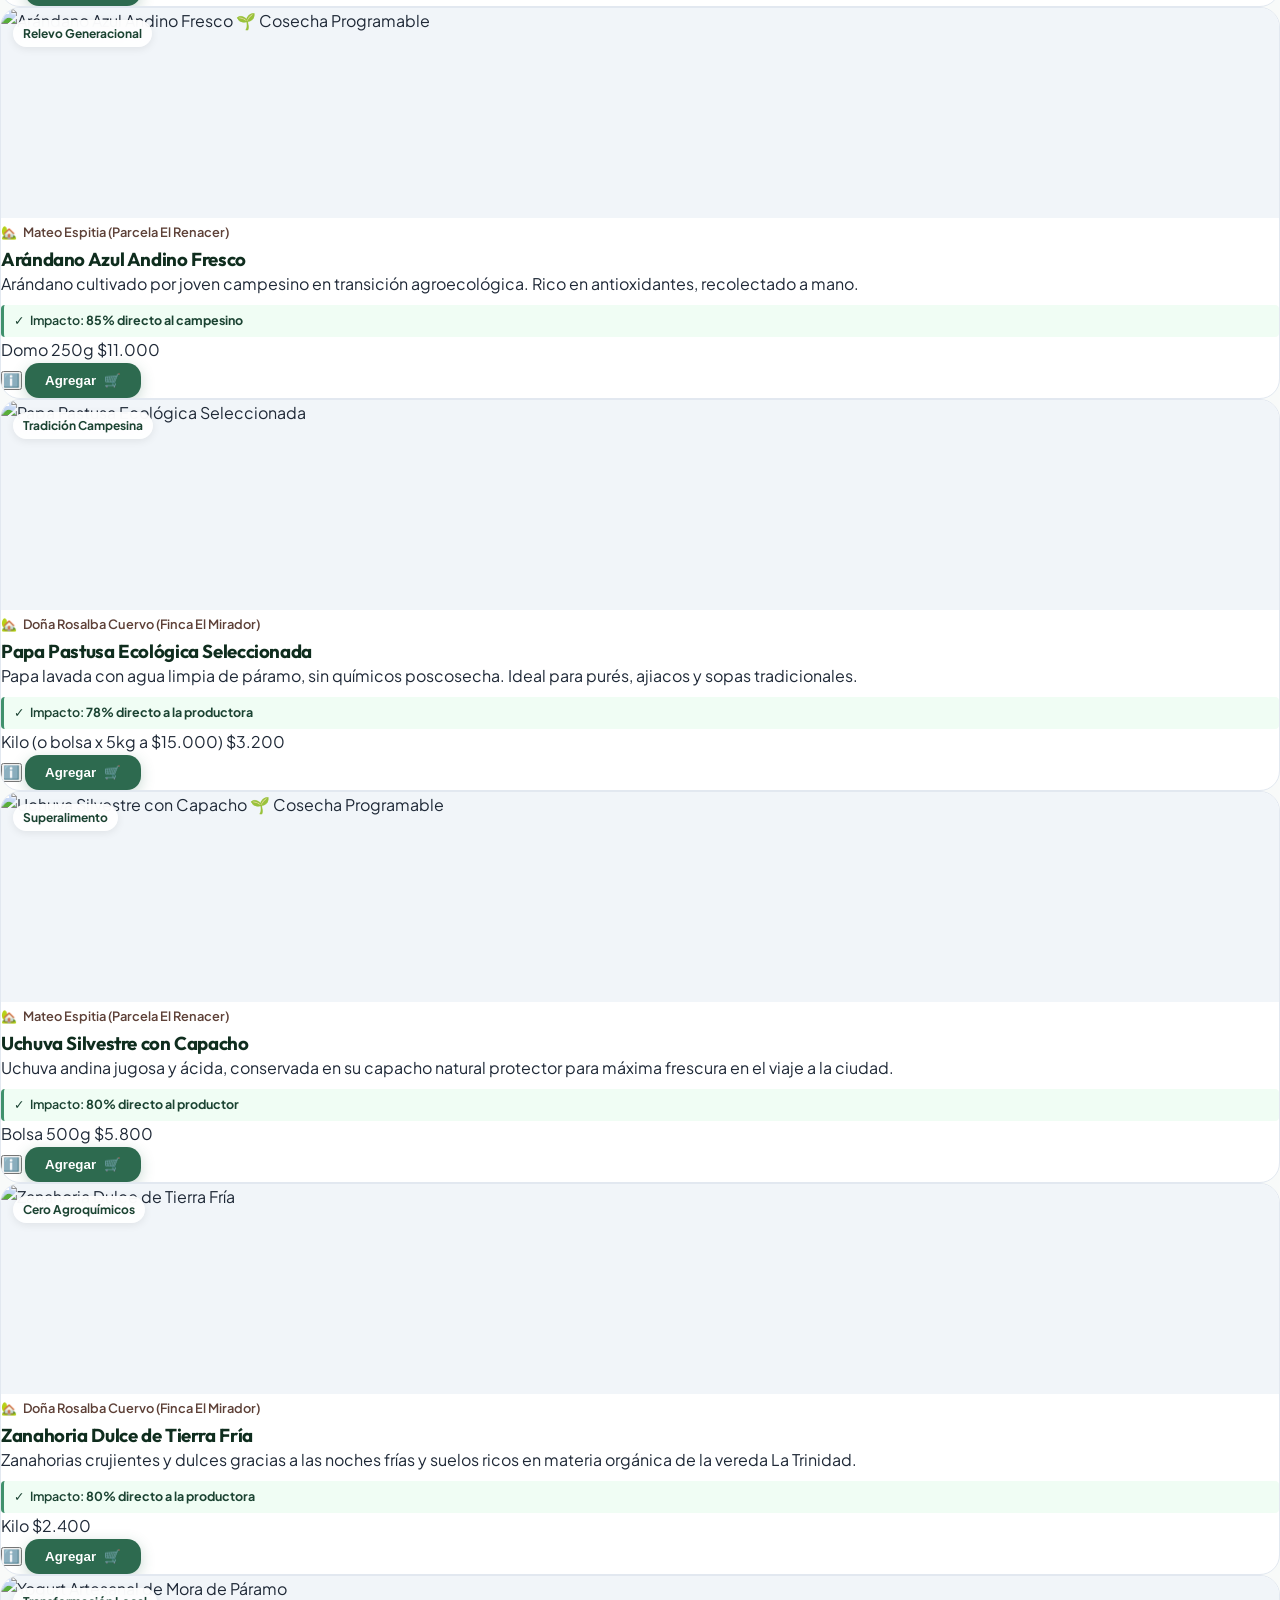
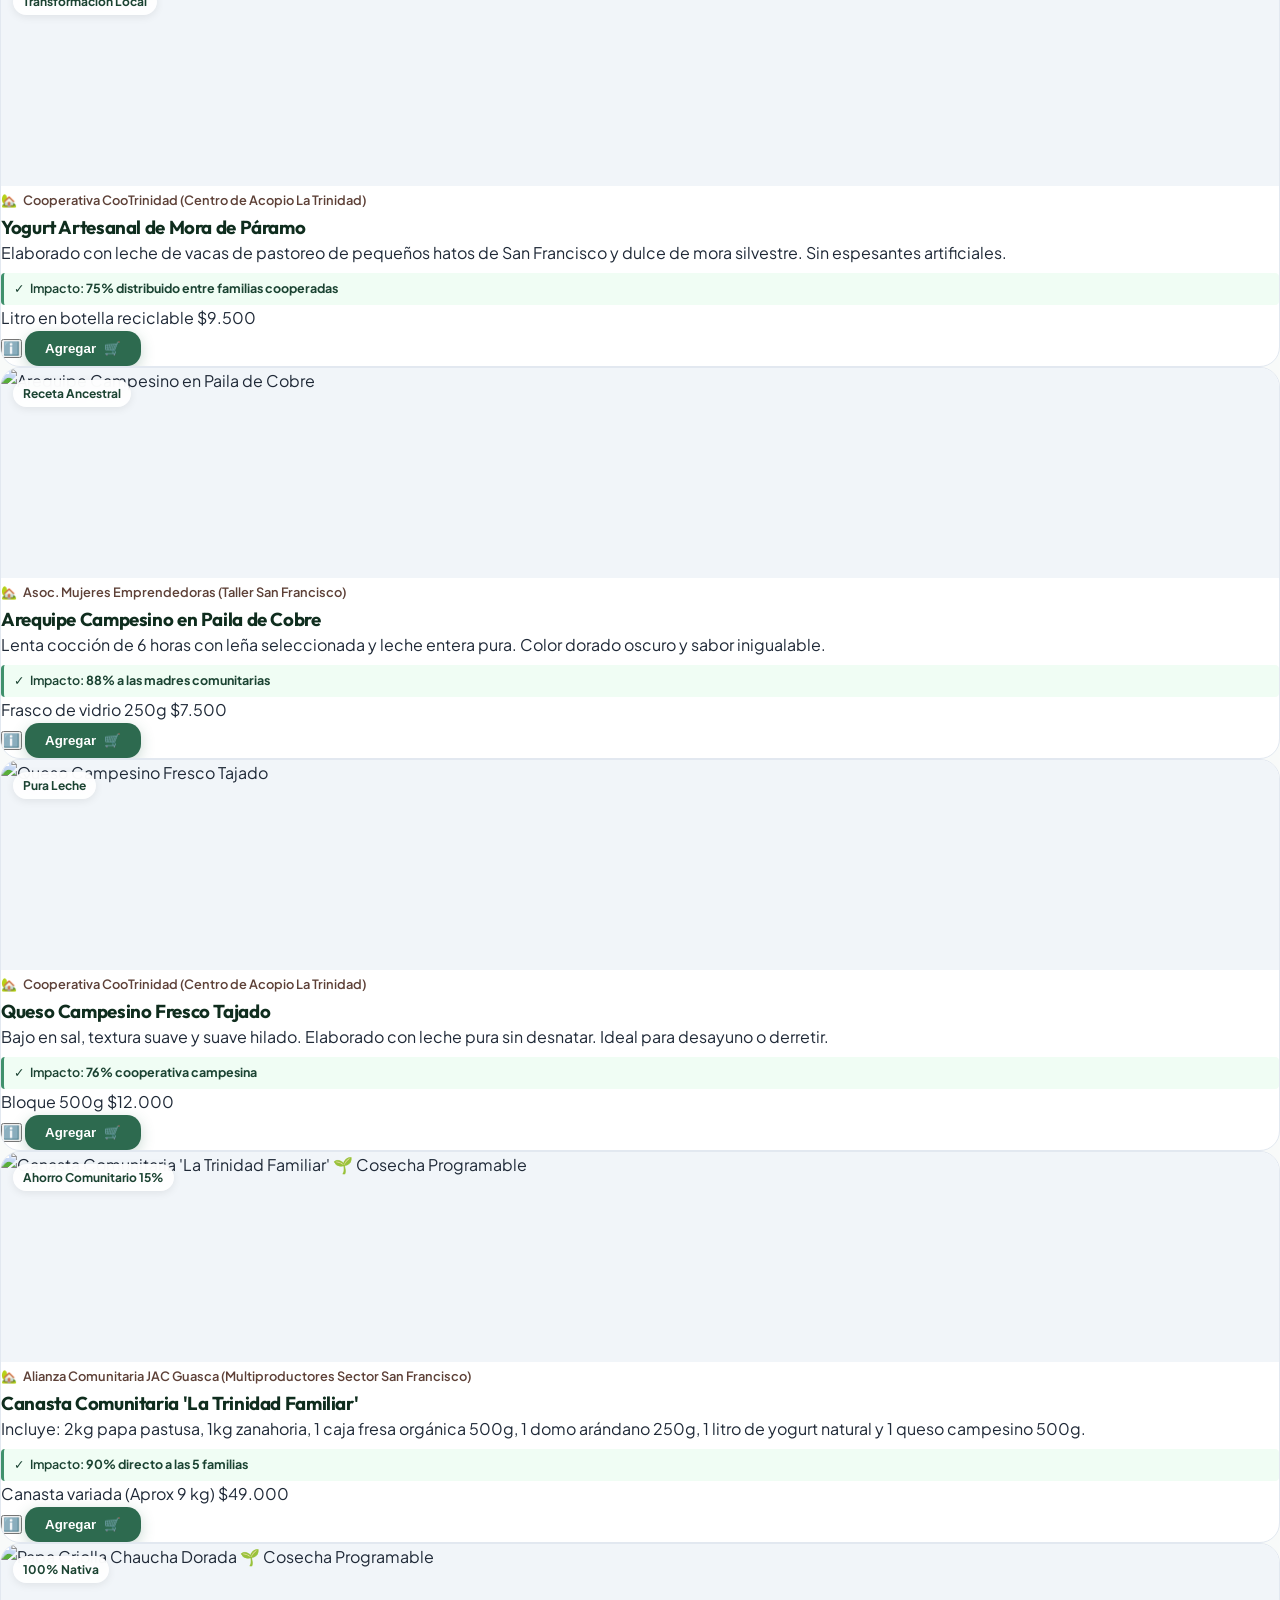
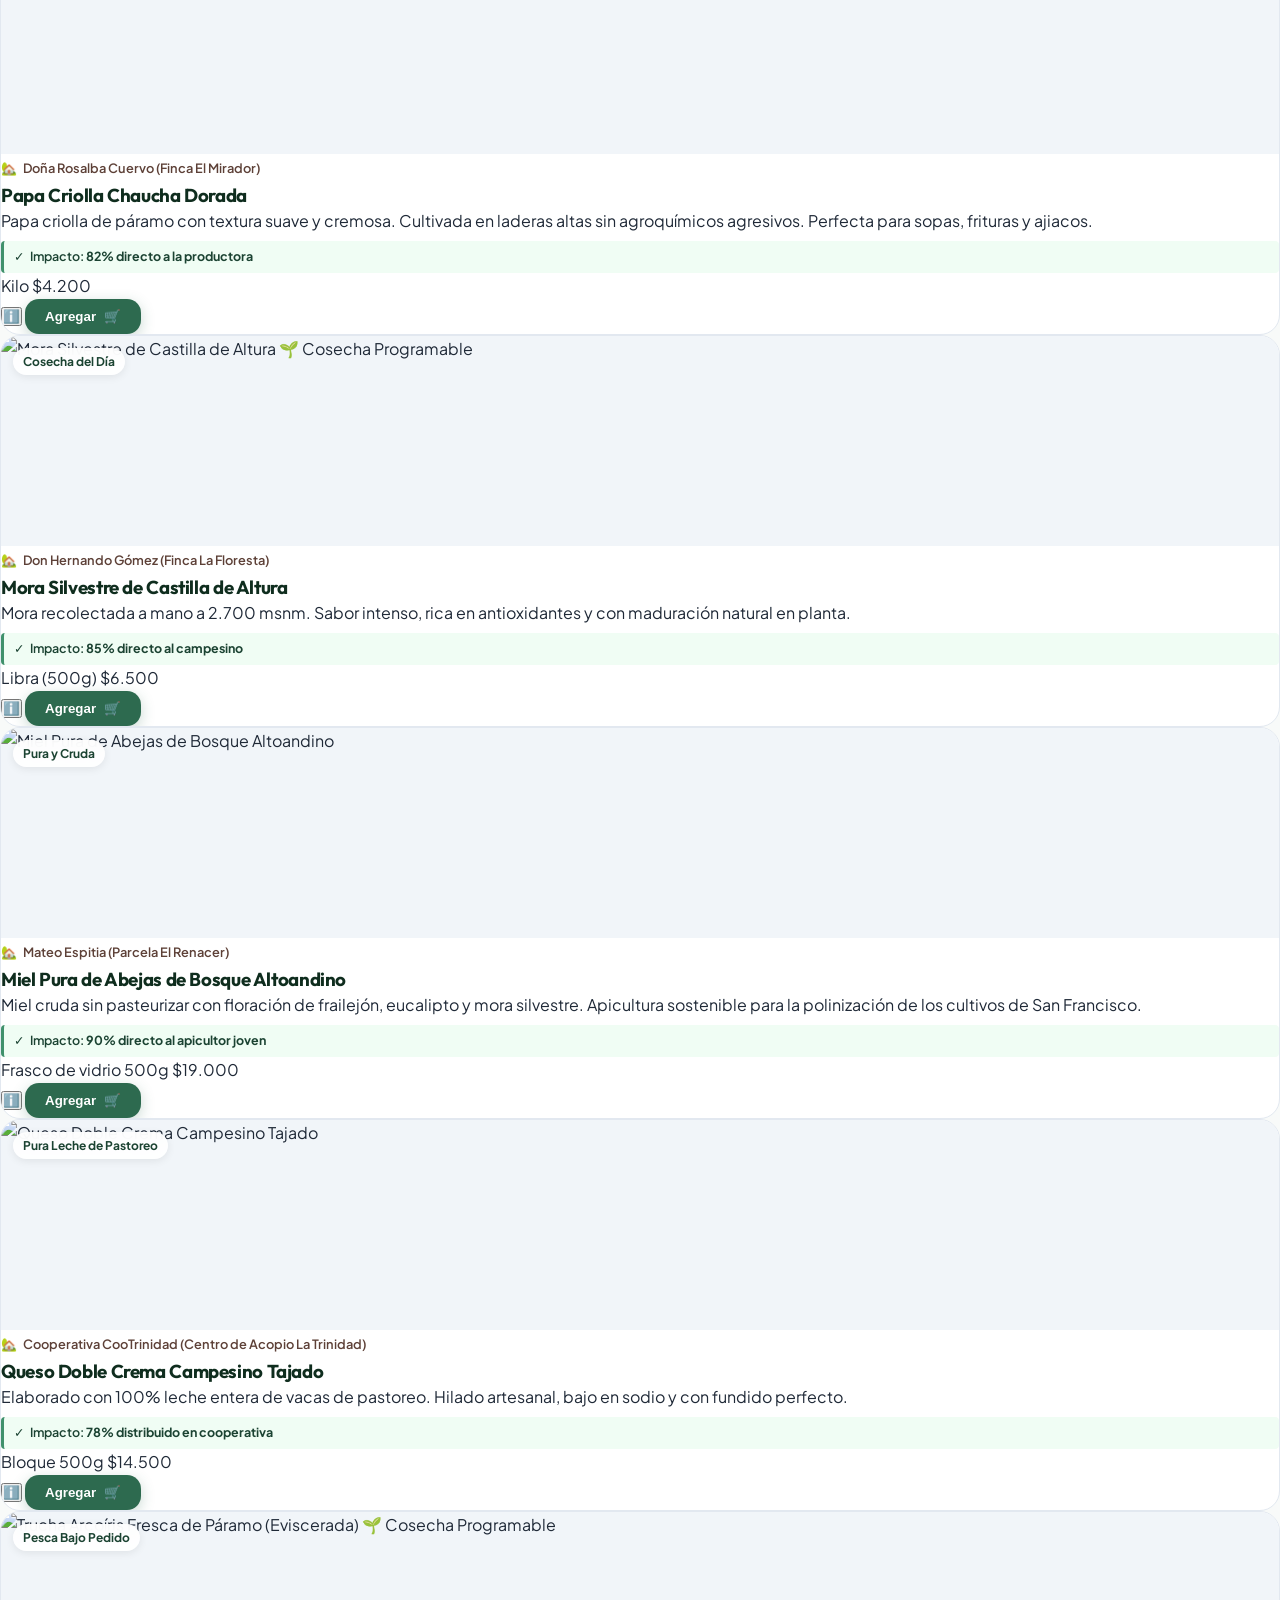
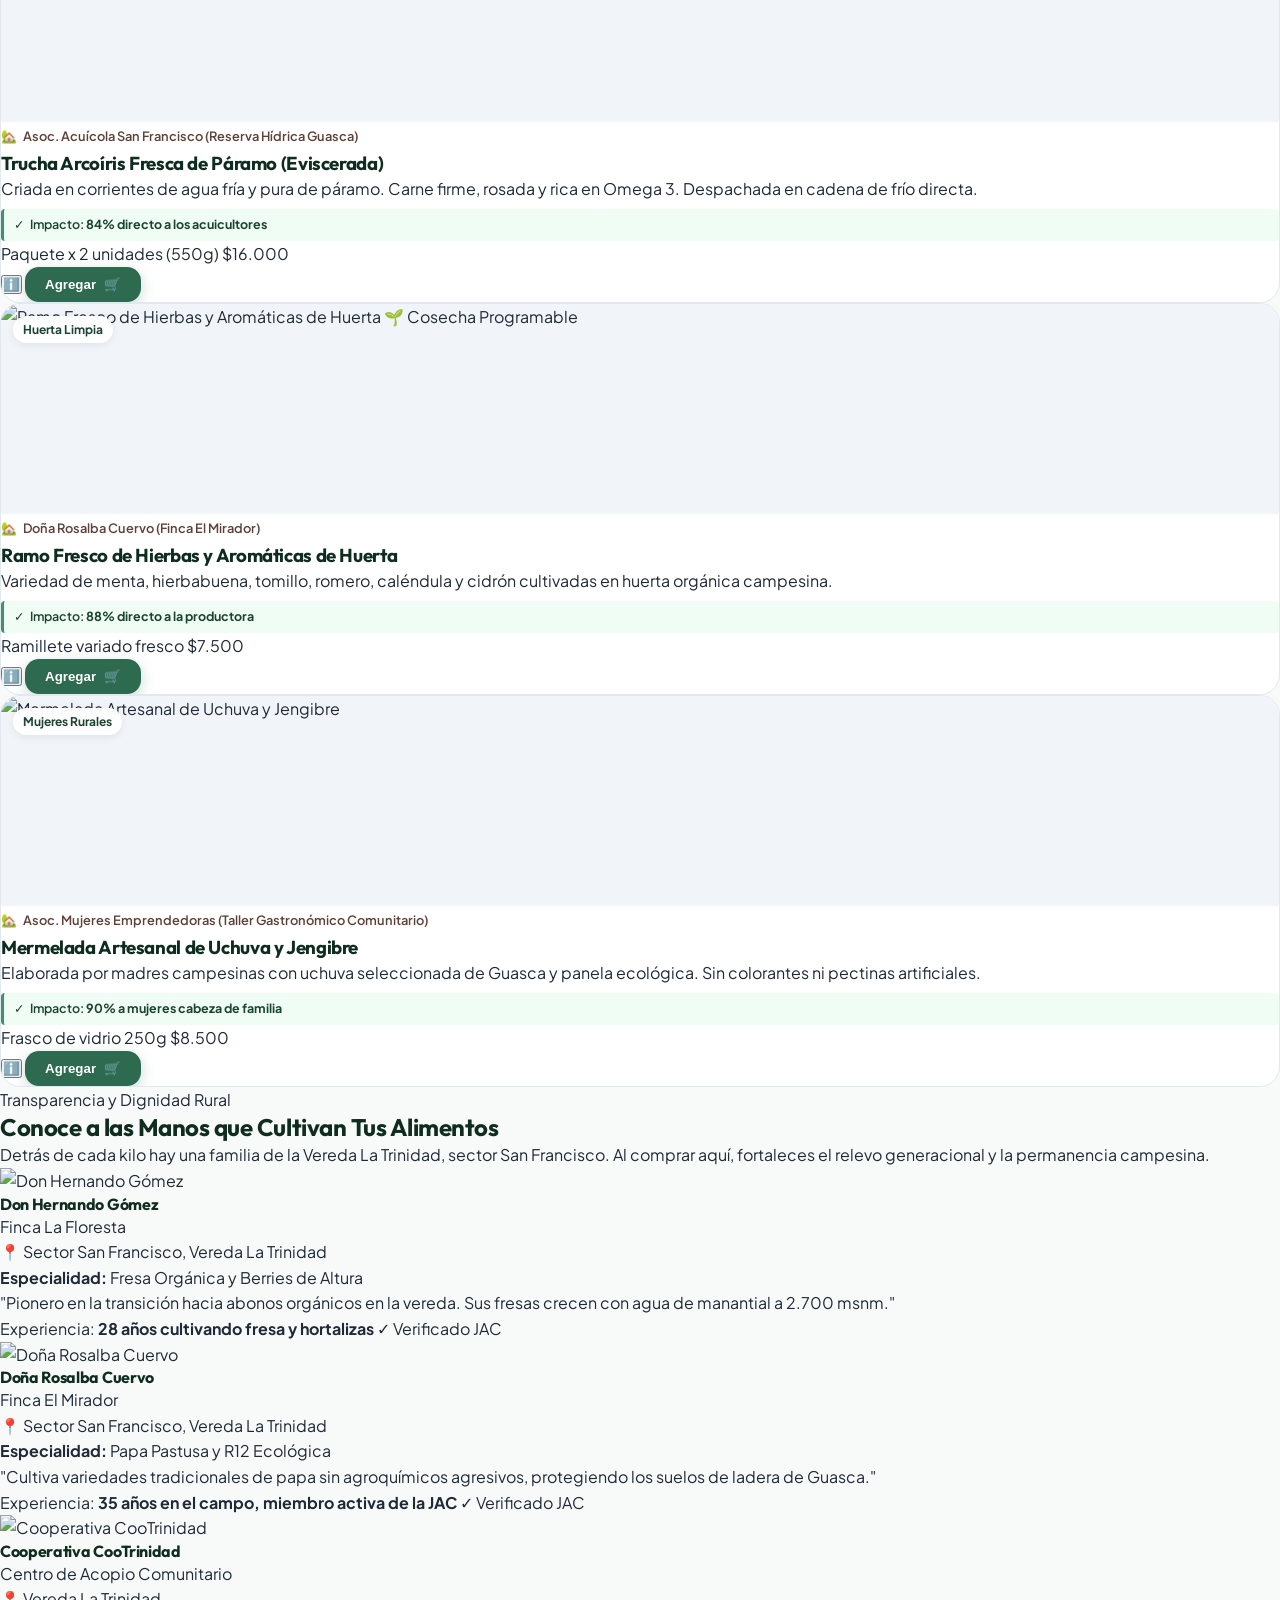
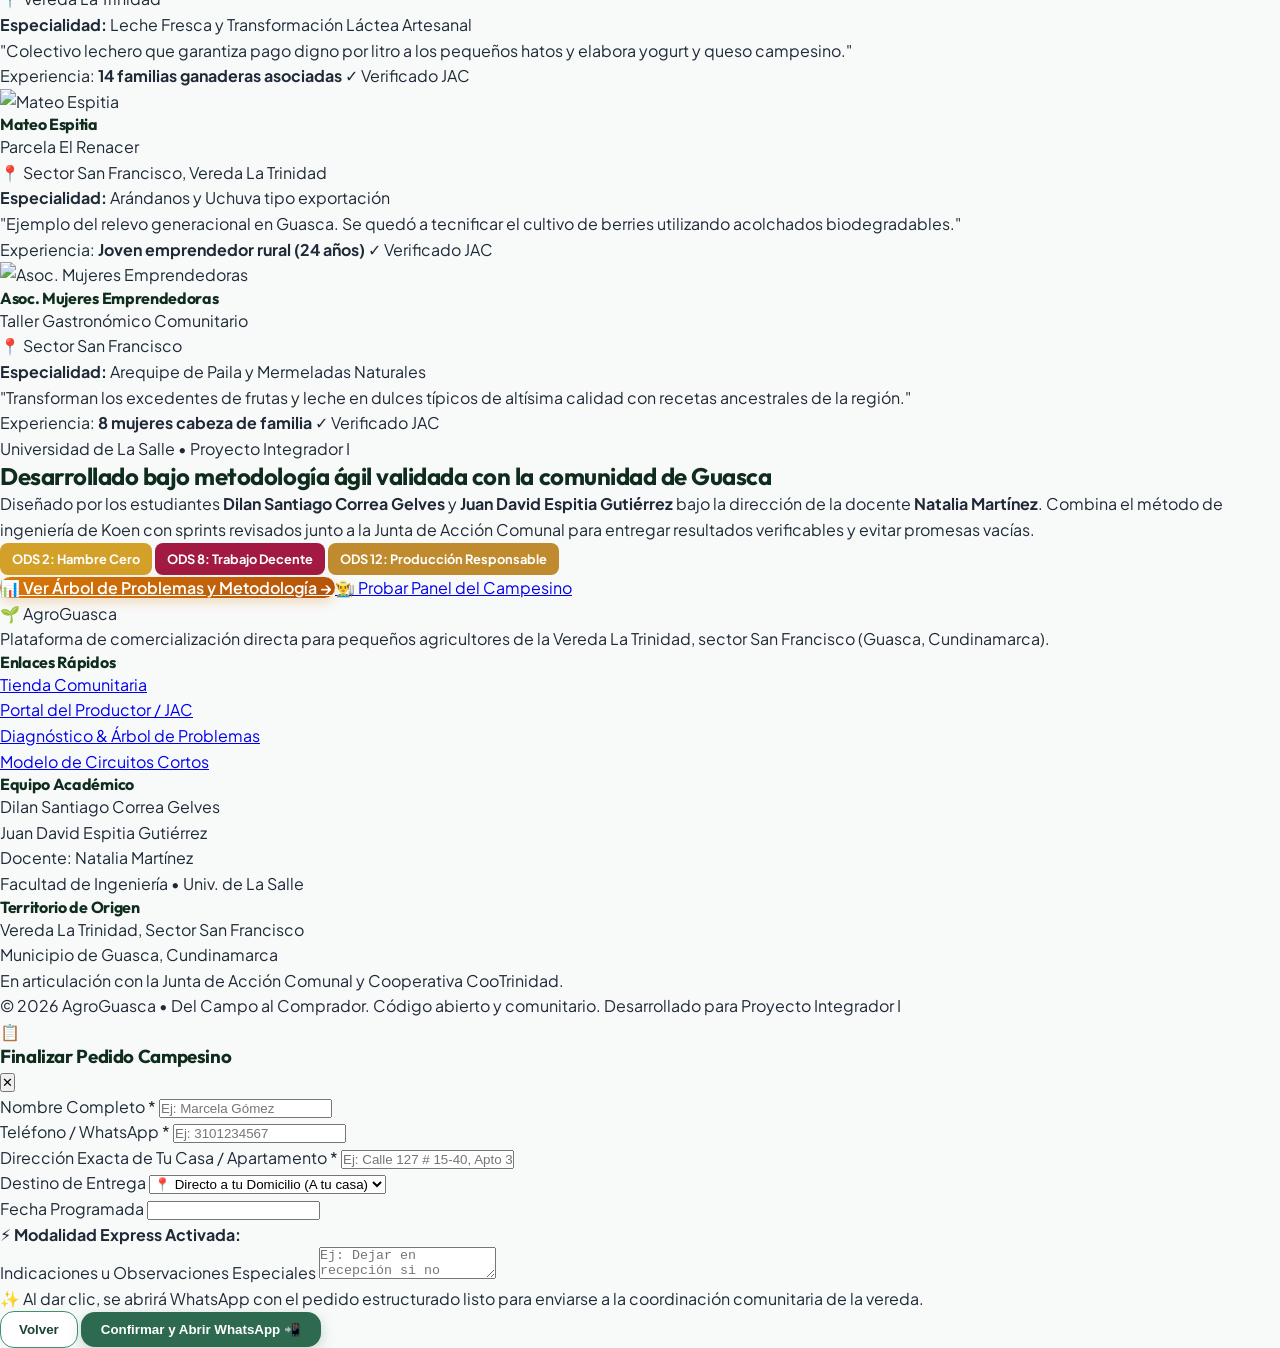
==== commit 433cbe30: "Nuevos productos campesinos, entrega personalizada a domicilio, calculo dinamico de fecha y opcion e" ====
--- a/index.html
+++ b/index.html
@@ -401,15 +401,55 @@
         </div>
 
         <!-- Opciones de Logística de Entrega -->
-        <div class="p-4 bg-gray-50 border-t border-gray-100 text-xs">
-            <label class="block font-semibold text-gray-700 mb-1">Destino de Entrega (Circuito Corto):</label>
-            <select id="cart-delivery-zone" class="w-full bg-white border border-gray-200 rounded-lg p-2 text-xs focus:ring-1 focus:ring-emerald-700">
-                <option value="bogota-norte">Bogotá Norte (Usaquén, Suba, Rosales) - $8.000</option>
-                <option value="bogota-centro">Bogotá Centro / Chapinero / Teusaquillo - $9.000</option>
-                <option value="sabana-centro">Sabana Centro (Sopó, Chía, Cajicá) - $6.000</option>
-                <option value="guasca-recogida">Punto Comunitario San Francisco (Guasca) - Gratis</option>
-            </select>
-            <p class="text-gray-400 mt-1 italic">Entregas programadas: Miércoles y Sábados directas desde Guasca.</p>
+        <div class="p-4 bg-gray-50 border-t border-gray-100 text-xs space-y-3">
+            <div>
+                <label class="block font-semibold text-gray-700 mb-1">Destino de Entrega:</label>
+                <select id="cart-delivery-zone" class="w-full bg-white border border-gray-200 rounded-lg p-2 text-xs focus:ring-1 focus:ring-emerald-700">
+                    <option value="personalizado-domicilio">📍 Envío Personalizado Puerta a Puerta (A tu Casa) - $12.000</option>
+                    <option value="bogota-norte">Bogotá Norte (Usaquén, Suba, Rosales) - $8.000</option>
+                    <option value="bogota-centro">Bogotá Centro / Chapinero / Teusaquillo - $9.000</option>
+                    <option value="sabana-centro">Sabana Centro (Sopó, Chía, Cajicá) - $6.000</option>
+                    <option value="guasca-recogida">Punto Comunitario San Francisco (Guasca) - Gratis</option>
+                </select>
+                <p id="zone-description-note" class="text-gray-500 mt-1 italic text-[11px]">
+                    📦 Despacho directo a tu puerta en cualquier dirección de Bogotá o Sabana Centro.
+                </p>
+            </div>
+
+            <!-- Banner Inteligente de Fecha según Día y Hora de corte -->
+            <div id="dynamic-schedule-banner" class="p-3 bg-emerald-50/90 rounded-xl border border-emerald-200 text-xs">
+                <!-- Se actualiza dinámicamente según día y hora en app.js -->
+            </div>
+
+            <!-- Opción Express / Fecha personalizada elegida por el cliente -->
+            <div class="p-3 bg-amber-50 rounded-xl border border-amber-200">
+                <div class="flex items-start gap-2">
+                    <input type="checkbox" id="express-delivery-check" class="mt-0.5 w-4 h-4 text-amber-600 rounded cursor-pointer">
+                    <div class="flex-1">
+                        <label for="express-delivery-check" class="font-bold text-amber-950 block cursor-pointer">
+                            ⚡ ¿Lo quieres antes? Despacho Express / Fecha Personalizada (+ $15.000)
+                        </label>
+                        <p class="text-[11px] text-amber-800 mt-0.5">
+                            Cosecha y despacho individual exclusivo directo desde Guasca el día y hora que elijas.
+                        </p>
+                    </div>
+                </div>
+
+                <div id="express-date-picker-box" class="hidden mt-2.5 pt-2 border-t border-amber-200 space-y-2">
+                    <div>
+                        <label class="block text-[11px] font-bold text-amber-950 mb-1">Elige la fecha que te gustaría recibirlo:</label>
+                        <input type="date" id="express-date-input" class="w-full bg-white border border-amber-300 rounded-lg p-2 text-xs text-gray-800">
+                    </div>
+                    <div>
+                        <label class="block text-[11px] font-bold text-amber-950 mb-1">Franja horaria preferida:</label>
+                        <select id="express-time-slot" class="w-full bg-white border border-amber-300 rounded-lg p-2 text-xs text-gray-800">
+                            <option value="Mañana (8:00 AM - 12:00 PM)">Mañana (8:00 AM - 12:00 PM)</option>
+                            <option value="Tarde (1:00 PM - 5:00 PM)">Tarde (1:00 PM - 5:00 PM)</option>
+                            <option value="Urgente / Primera hora (7:00 AM - 9:00 AM)">Urgente / Primera hora (7:00 AM - 9:00 AM)</option>
+                        </select>
+                    </div>
+                </div>
+            </div>
         </div>
 
         <!-- Resumen de Costos -->
@@ -421,7 +461,11 @@
                 </div>
                 <div class="flex justify-between">
                     <span>Transporte Circuito Corto:</span>
-                    <strong id="cart-shipping" class="text-gray-900">$8.000</strong>
+                    <strong id="cart-shipping" class="text-gray-900">$12.000</strong>
+                </div>
+                <div id="row-express-surcharge" class="hidden justify-between text-amber-800 font-bold">
+                    <span>Recargo Despacho Express:</span>
+                    <span id="cart-express-fee">+$15.000</span>
                 </div>
                 <div class="flex justify-between text-base font-extrabold text-emerald-950 pt-2 border-t border-gray-100">
                     <span>Total a Pagar:</span>
@@ -433,7 +477,7 @@
                 Pedir por WhatsApp al Coordinador Comunitario 💬
             </button>
             <p class="text-center text-[10px] text-gray-400 mt-2">
-                🔒 Sin comisiones ocultas • Pago contra entrega o transferencia directa al campesino.
+                🔒 Sin intermediarios • Pago contra entrega o transferencia directa al campesino.
             </p>
         </div>
     </div>
@@ -447,7 +491,7 @@
 
     <!-- MODAL DE CHECKOUT / PEDIDO WHATSAPP -->
     <div id="checkout-modal" class="fixed inset-0 bg-black/60 backdrop-blur-sm z-50 hidden items-center justify-center p-4">
-        <div class="bg-white rounded-3xl max-w-md w-full overflow-hidden shadow-2xl p-6">
+        <div class="bg-white rounded-3xl max-w-md w-full overflow-hidden shadow-2xl p-6 max-h-[90vh] overflow-y-auto">
             <div class="flex items-center justify-between pb-3 border-b border-gray-100 mb-4">
                 <div class="flex items-center gap-2">
                     <span class="text-xl">📋</span>
@@ -470,33 +514,37 @@
                 </div>
 
                 <div>
-                    <label class="block font-semibold text-gray-700 mb-1">Dirección de Entrega en Bogotá / Sabana *</label>
-                    <input type="text" id="client-address" required placeholder="Ej: Calle 127 # 15-40, Apto 302" 
+                    <label class="block font-semibold text-gray-700 mb-1">Dirección Exacta de Tu Casa / Apartamento *</label>
+                    <input type="text" id="client-address" required placeholder="Ej: Calle 127 # 15-40, Apto 302, Barrio Santa Bárbara" 
                            class="w-full bg-gray-50 border border-gray-200 rounded-lg p-2.5 text-xs focus:bg-white focus:ring-1 focus:ring-emerald-700">
                 </div>
 
-                <div class="grid grid-cols-2 gap-2">
+                <div class="grid grid-cols-1 sm:grid-cols-2 gap-2">
                     <div>
-                        <label class="block font-semibold text-gray-700 mb-1">Zona</label>
+                        <label class="block font-semibold text-gray-700 mb-1">Destino de Entrega</label>
                         <select id="client-zone" class="w-full bg-gray-50 border border-gray-200 rounded-lg p-2 text-xs">
+                            <option value="personalizado-domicilio">📍 Directo a tu Domicilio (A tu casa)</option>
                             <option value="bogota-norte">Bogotá Norte</option>
-                            <option value="bogota-centro">Bogotá Chapinero/Centro</option>
-                            <option value="sabana-centro">Sabana Centro</option>
+                            <option value="bogota-centro">Bogotá Chapinero / Centro</option>
+                            <option value="sabana-centro">Sabana Centro (Sopó, Chía, Cajicá)</option>
                             <option value="guasca-recogida">Guasca (Punto JAC)</option>
                         </select>
                     </div>
                     <div>
-                        <label class="block font-semibold text-gray-700 mb-1">Día de Entrega</label>
-                        <select id="client-day" class="w-full bg-gray-50 border border-gray-200 rounded-lg p-2 text-xs">
-                            <option value="Próximo Sábado">Próximo Sábado</option>
-                            <option value="Próximo Miércoles">Próximo Miércoles</option>
-                        </select>
-                    </div>
-                </div>
-
-                <div>
-                    <label class="block font-semibold text-gray-700 mb-1">Indicaciones u Observaciones</label>
-                    <textarea id="client-notes" rows="2" placeholder="Ej: Dejar en portería si no estoy, tocar el timbre 201" 
+                        <label class="block font-semibold text-gray-700 mb-1">Fecha Programada</label>
+                        <input type="text" id="client-day" readonly 
+                               class="w-full bg-emerald-50 border border-emerald-200 rounded-lg p-2 text-xs text-emerald-950 font-bold">
+                    </div>
+                </div>
+
+                <div id="checkout-express-details" class="hidden p-2.5 bg-amber-50 rounded-xl border border-amber-200 text-amber-950 text-[11px]">
+                    <strong>⚡ Modalidad Express Activada:</strong>
+                    <span id="checkout-express-text" class="block text-amber-900 mt-0.5"></span>
+                </div>
+
+                <div>
+                    <label class="block font-semibold text-gray-700 mb-1">Indicaciones u Observaciones Especiales</label>
+                    <textarea id="client-notes" rows="2" placeholder="Ej: Dejar en recepción si no estoy, timbre 302, indicaciones para el domiciliario..." 
                               class="w-full bg-gray-50 border border-gray-200 rounded-lg p-2 text-xs focus:bg-white focus:ring-1 focus:ring-emerald-700"></textarea>
                 </div>
 
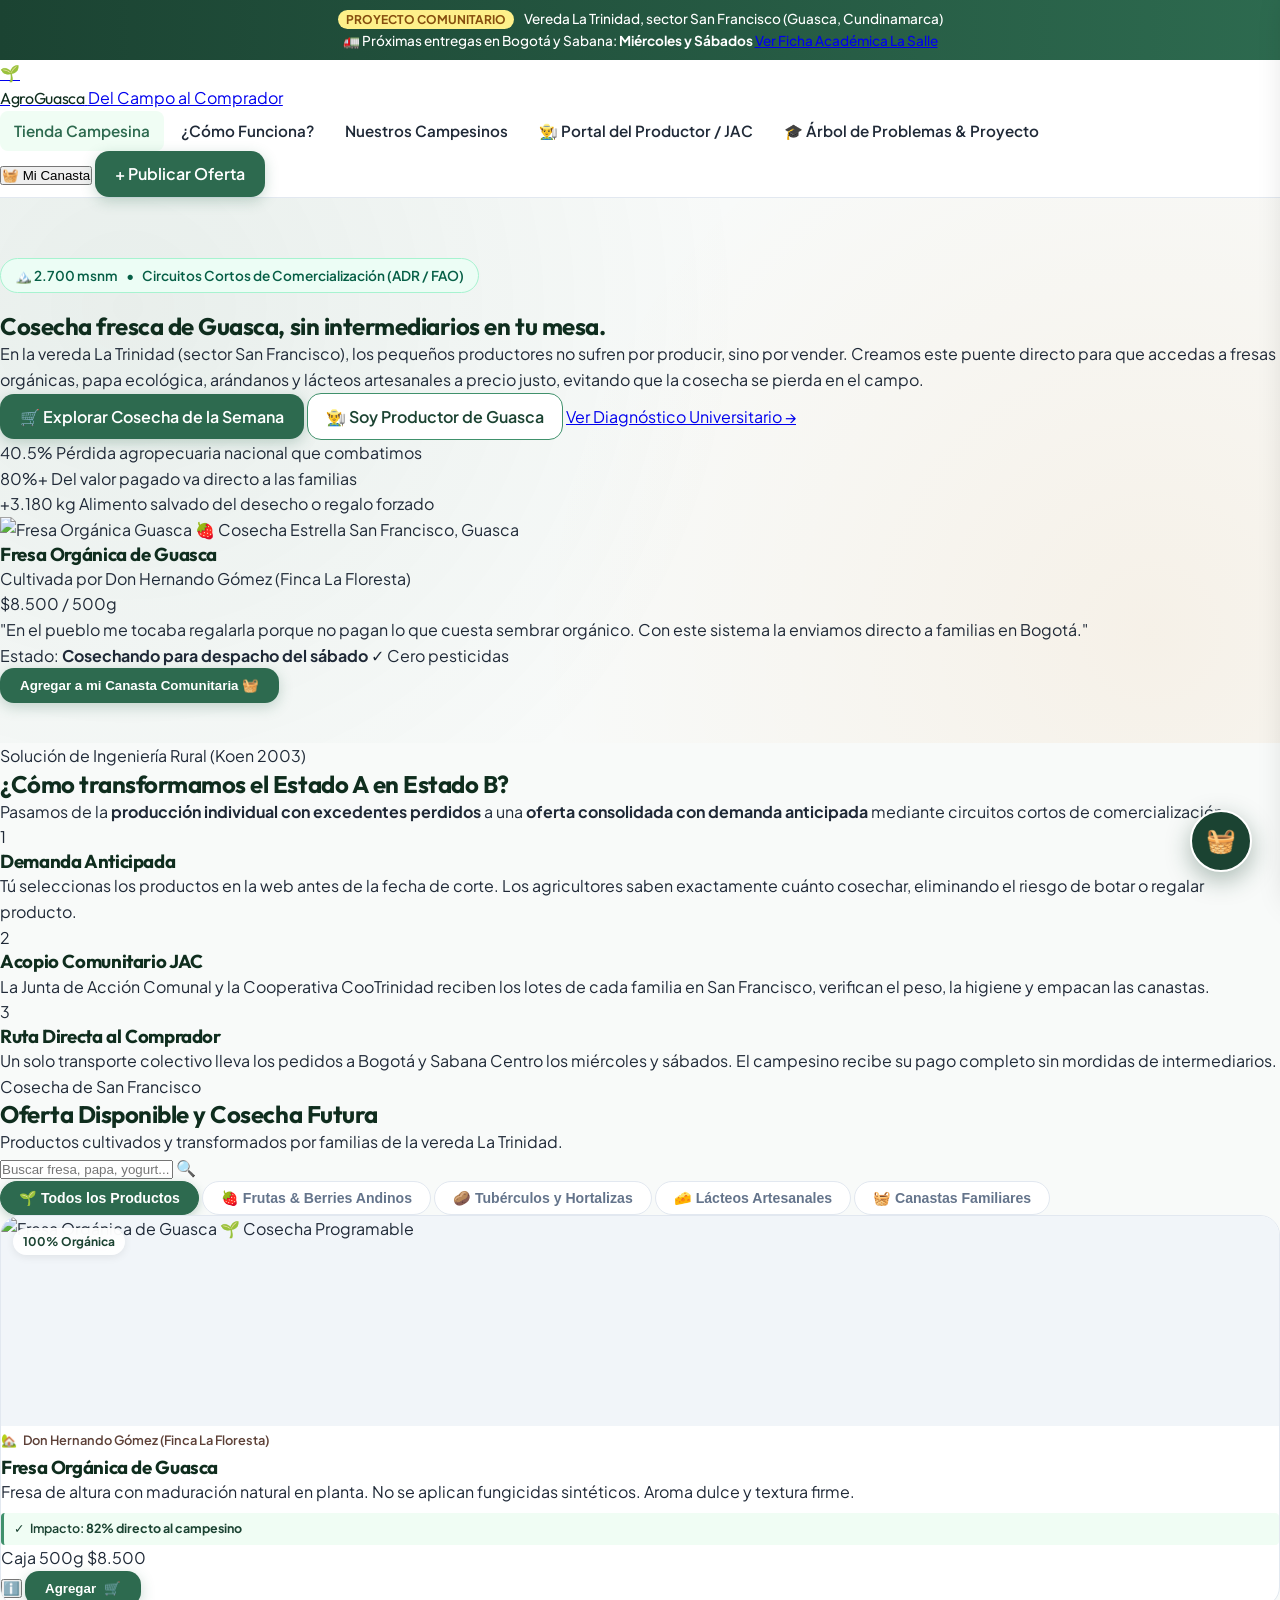
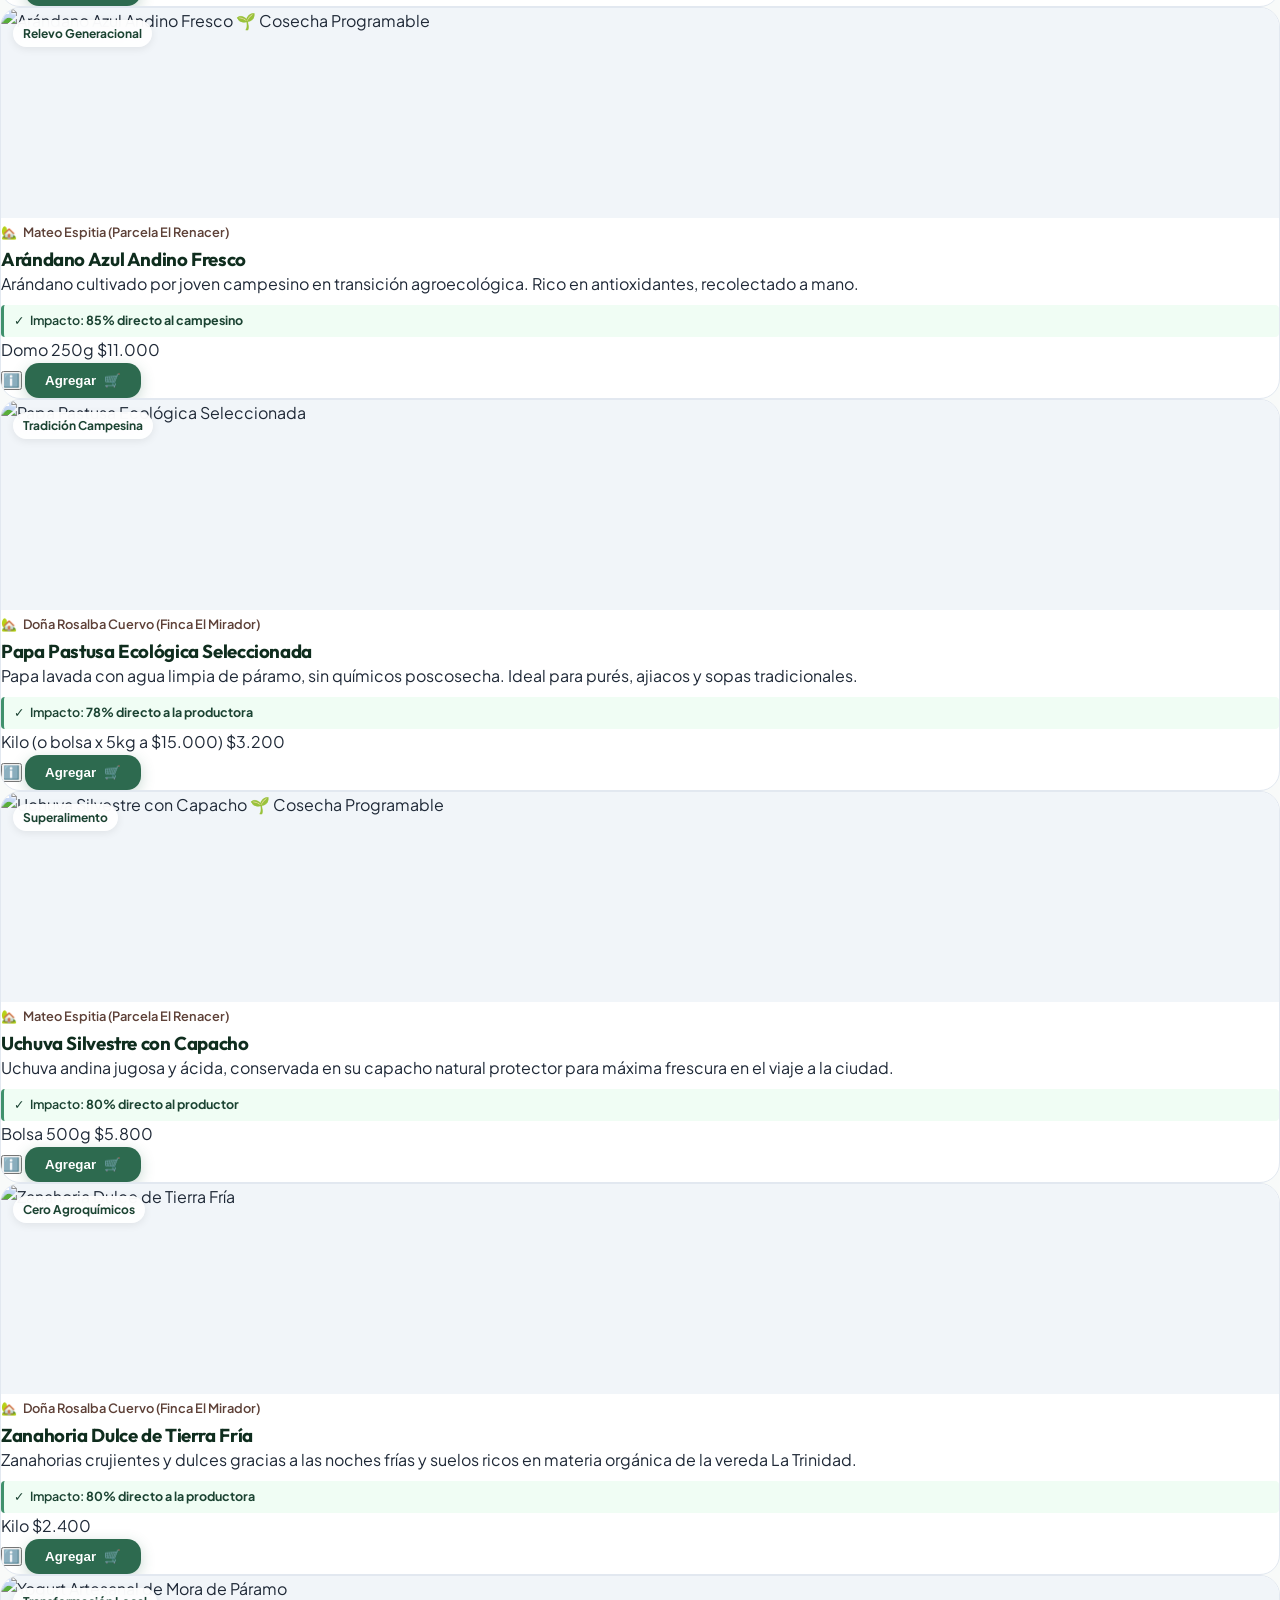
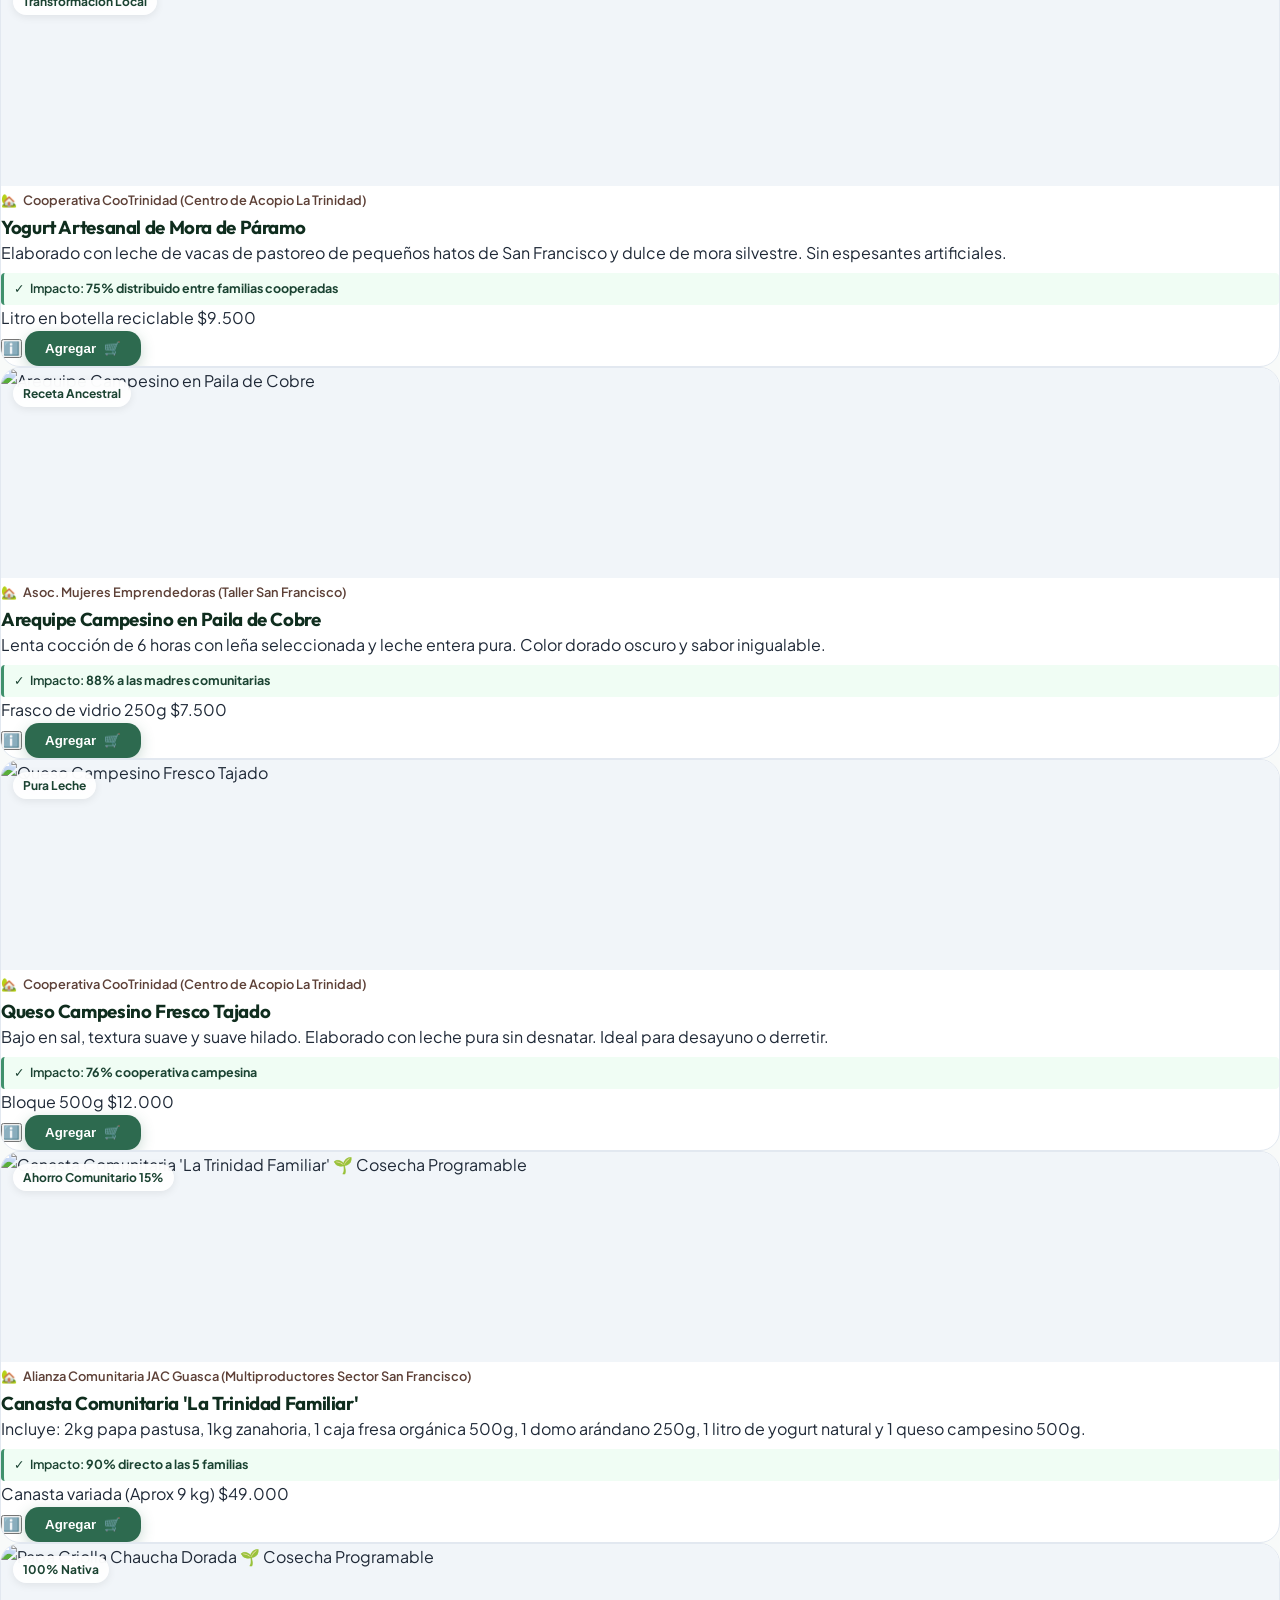
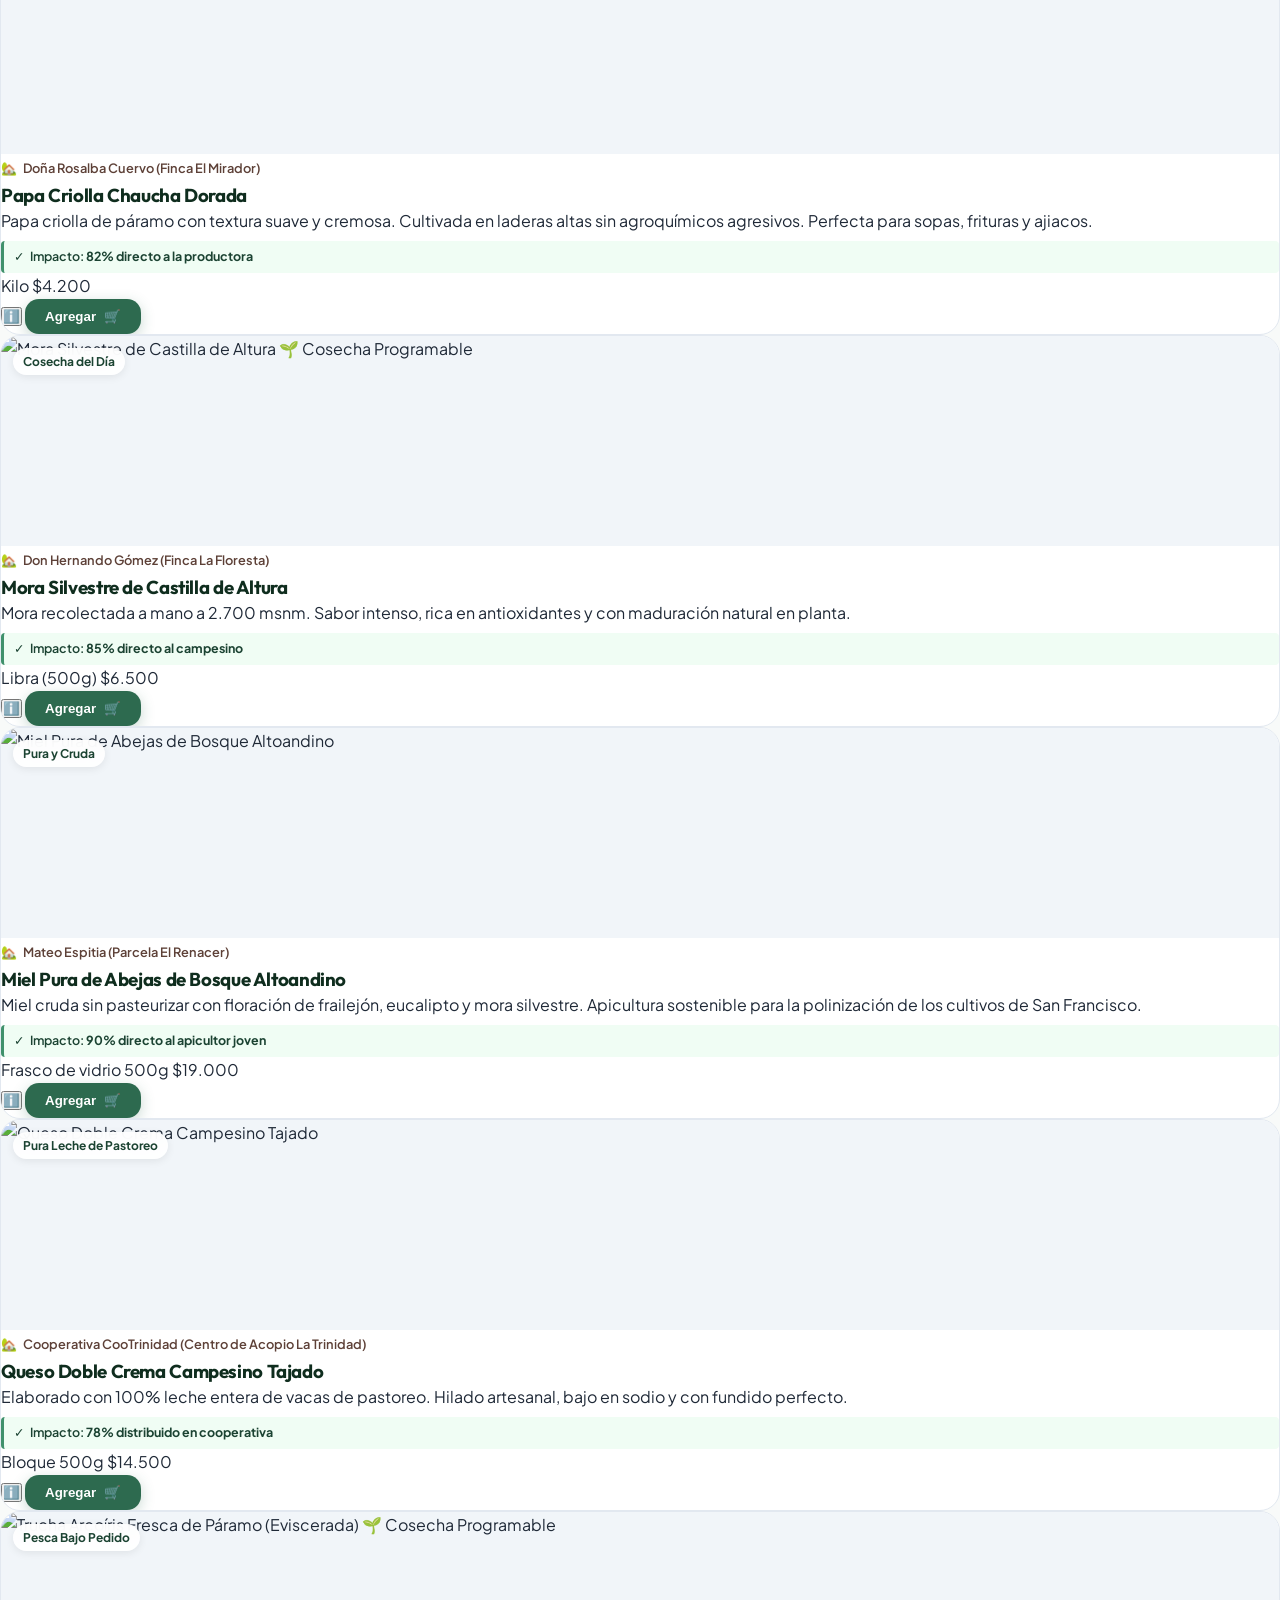
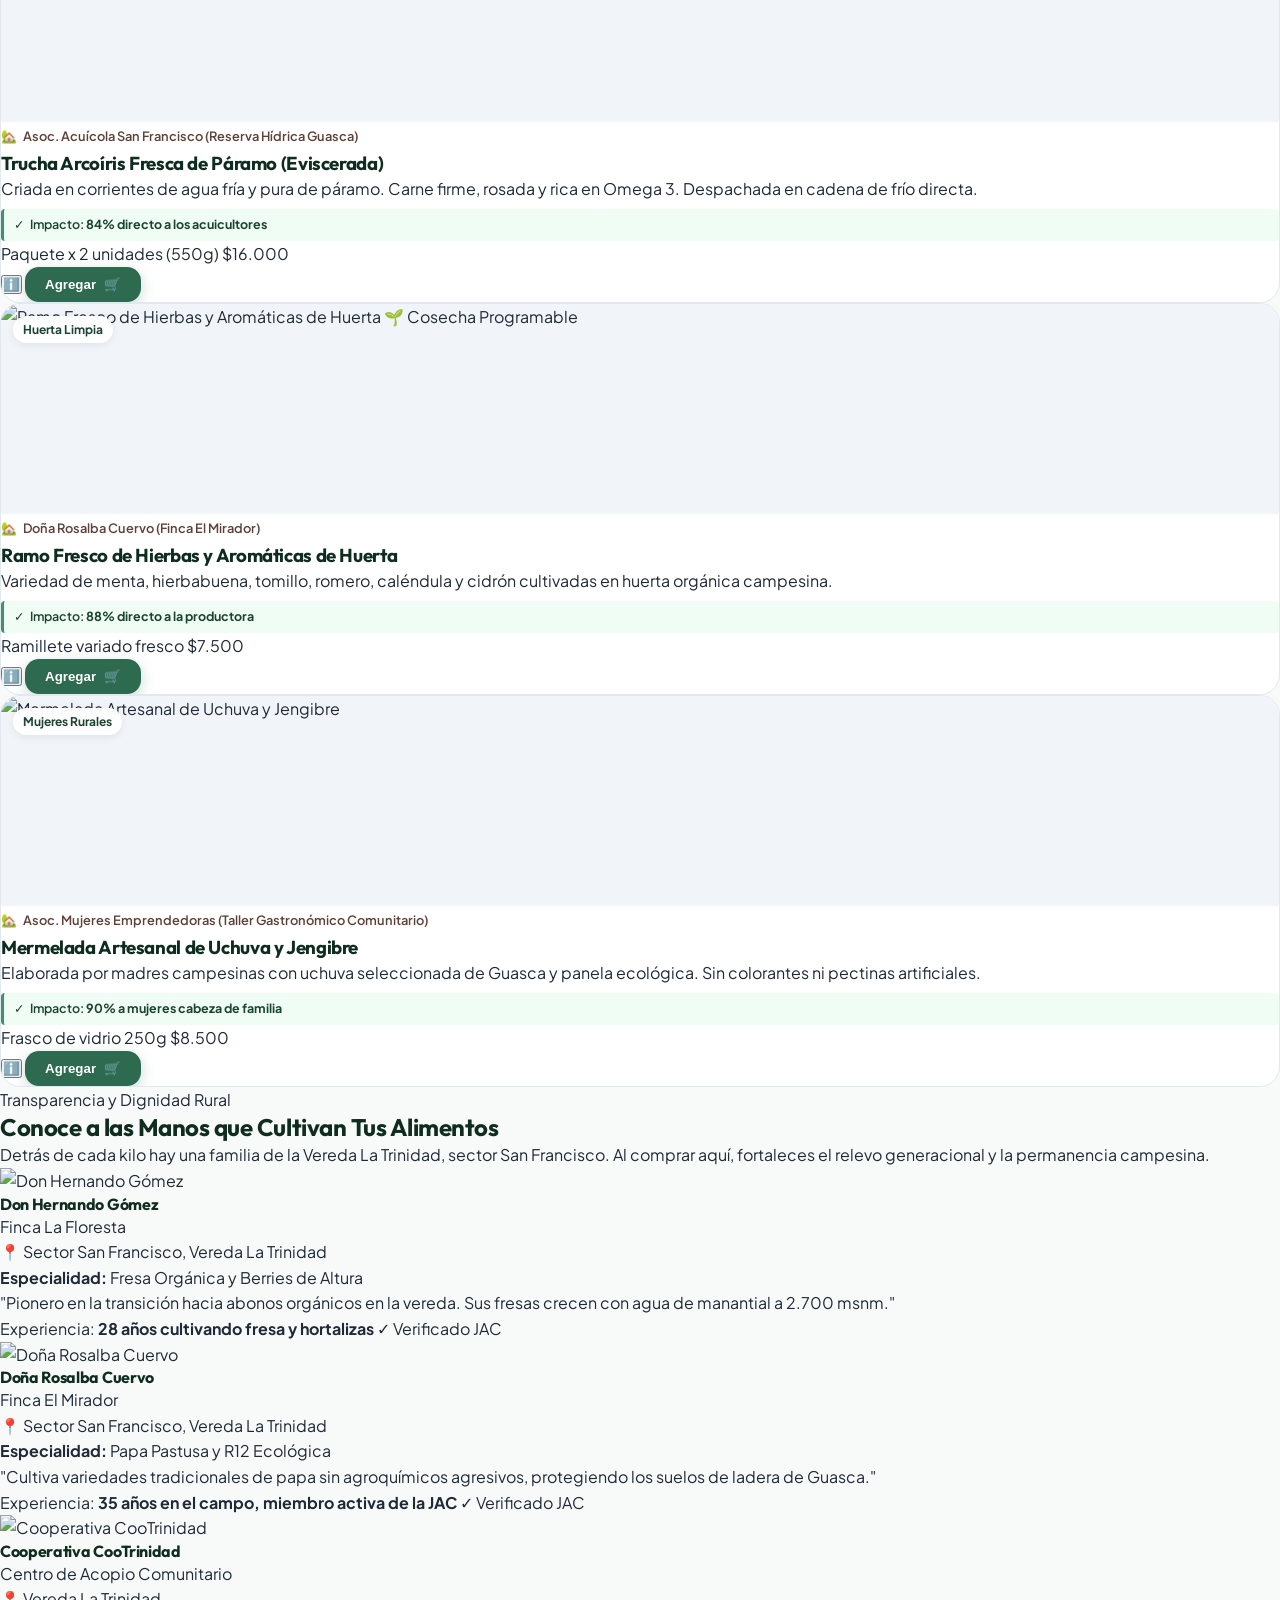
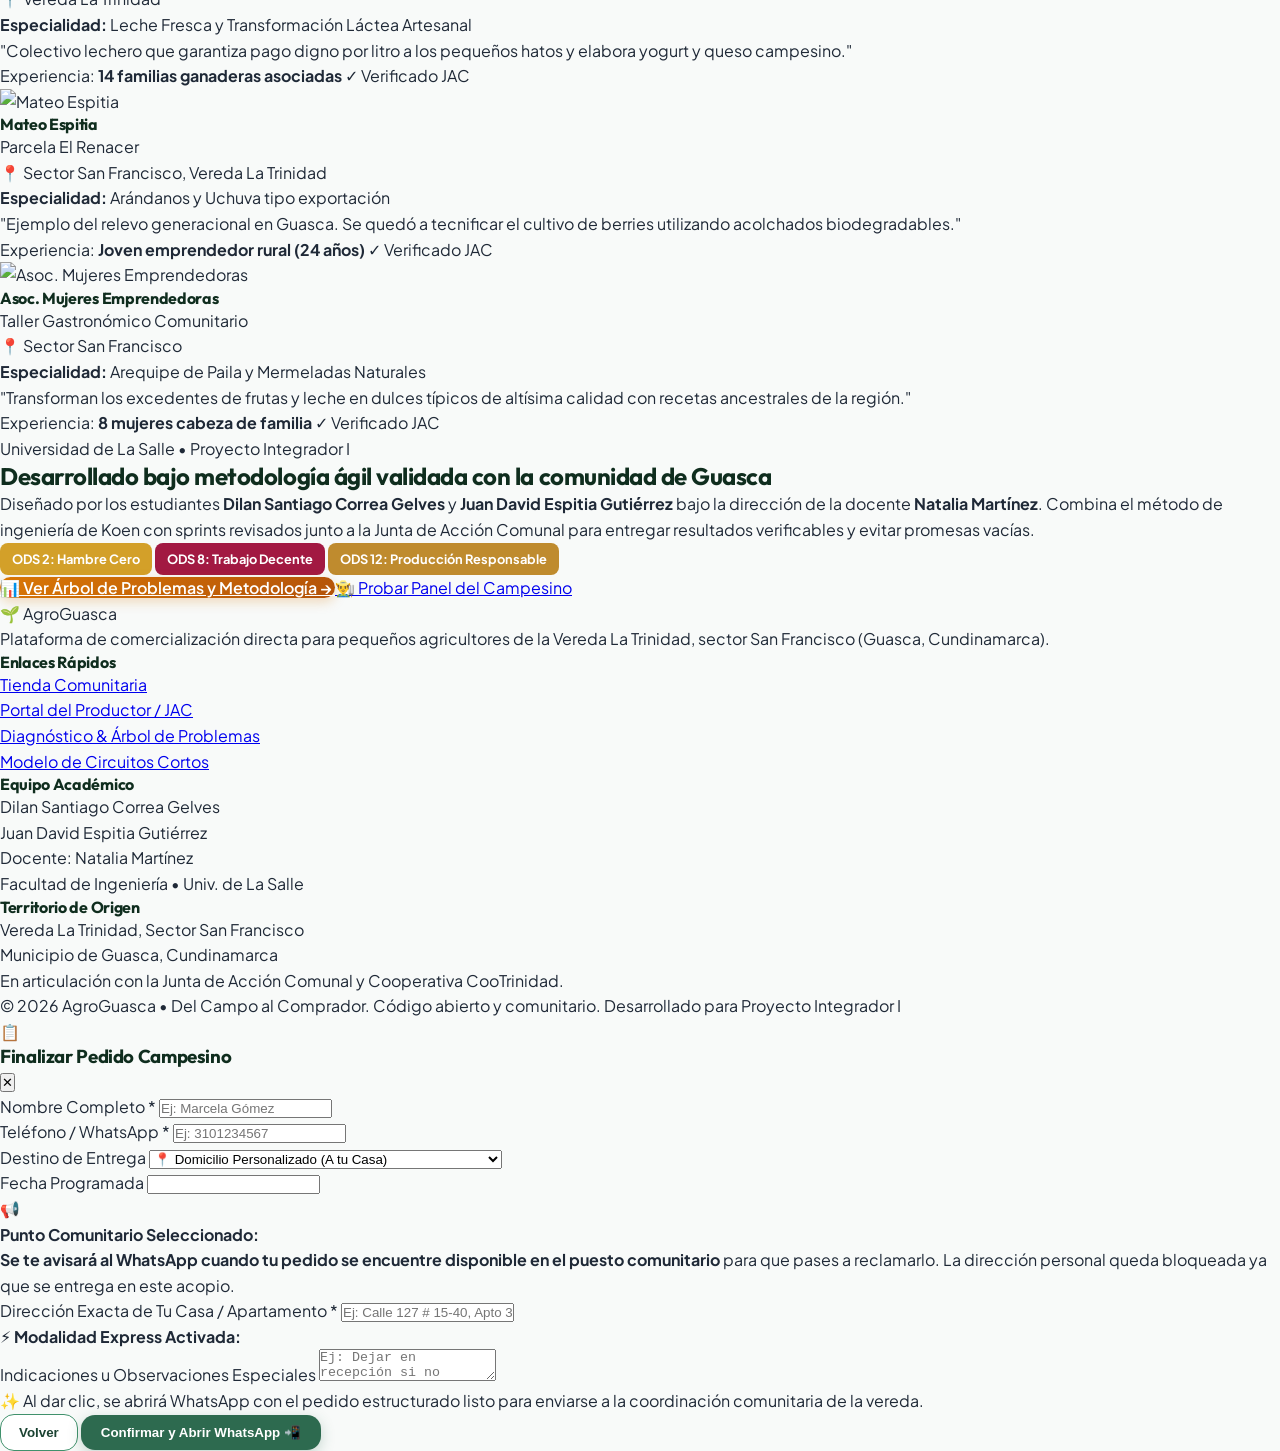
==== commit fceda83d: "Bloqueo automatico de direccion en puestos comunitarios y aviso de notificacion al llegar" ====
--- a/index.html
+++ b/index.html
@@ -403,50 +403,74 @@
         <!-- Opciones de Logística de Entrega -->
         <div class="p-4 bg-gray-50 border-t border-gray-100 text-xs space-y-3">
             <div>
-                <label class="block font-semibold text-gray-700 mb-1">Destino de Entrega:</label>
-                <select id="cart-delivery-zone" class="w-full bg-white border border-gray-200 rounded-lg p-2 text-xs focus:ring-1 focus:ring-emerald-700">
-                    <option value="personalizado-domicilio">📍 Envío Personalizado Puerta a Puerta (A tu Casa) - $12.000</option>
-                    <option value="bogota-norte">Bogotá Norte (Usaquén, Suba, Rosales) - $8.000</option>
-                    <option value="bogota-centro">Bogotá Centro / Chapinero / Teusaquillo - $9.000</option>
-                    <option value="sabana-centro">Sabana Centro (Sopó, Chía, Cajicá) - $6.000</option>
-                    <option value="guasca-recogida">Punto Comunitario San Francisco (Guasca) - Gratis</option>
+                <label class="block font-semibold text-gray-700 mb-1">Destino de Entrega / Modalidad:</label>
+                <select id="cart-delivery-zone" class="w-full bg-white border border-gray-200 rounded-lg p-2 text-xs focus:ring-1 focus:ring-emerald-700 font-medium">
+                    <optgroup label="🏢 Puntos Comunitarios de Recogida (Se avisa al llegar)">
+                        <option value="punto-comunitario-bogota-norte">🏢 Punto Comunitario Bogotá Norte (Usaquén - Cra 7 con Cll 120) - $4.000</option>
+                        <option value="punto-comunitario-bogota-centro">🏢 Punto Comunitario Bogotá Centro (Parkway / Teusaquillo) - $4.000</option>
+                        <option value="guasca-recogida">🏡 Punto Comunitario San Francisco (Guasca - JAC) - Gratis</option>
+                    </optgroup>
+                    <optgroup label="📍 Domicilio Directo Puerta a Puerta (A tu Casa)">
+                        <option value="personalizado-domicilio" selected>📍 Domicilio Personalizado Puerta a Puerta (A tu Casa en Bogotá/Sabana) - $12.000</option>
+                        <option value="bogota-norte">🚛 Domicilio Bogotá Norte (Suba, Usaquén, Rosales) - $8.000</option>
+                        <option value="bogota-centro">🚛 Domicilio Bogotá Centro / Chapinero - $9.000</option>
+                        <option value="sabana-centro">🚛 Domicilio Sabana Centro (Sopó, Chía, Cajicá) - $6.000</option>
+                    </optgroup>
                 </select>
                 <p id="zone-description-note" class="text-gray-500 mt-1 italic text-[11px]">
                     📦 Despacho directo a tu puerta en cualquier dirección de Bogotá o Sabana Centro.
                 </p>
             </div>
 
+            <!-- Aviso Exclusivo para Punto Comunitario -->
+            <div id="cart-community-notice" class="hidden p-3 bg-blue-50 rounded-xl border border-blue-200 text-blue-950 text-xs">
+                <div class="flex items-start gap-2">
+                    <span class="text-base">📢</span>
+                    <div>
+                        <strong class="block text-blue-900 font-bold mb-0.5">Aviso de Punto Comunitario:</strong>
+                        <p class="text-[11px] text-blue-800 leading-snug">
+                            Se te avisará al WhatsApp en cuanto tu pedido se encuentre en el puesto comunitario para que pases a reclamarlo. No tienes que ingresar tu dirección personal.
+                        </p>
+                    </div>
+                </div>
+            </div>
+
             <!-- Banner Inteligente de Fecha según Día y Hora de corte -->
             <div id="dynamic-schedule-banner" class="p-3 bg-emerald-50/90 rounded-xl border border-emerald-200 text-xs">
                 <!-- Se actualiza dinámicamente según día y hora en app.js -->
             </div>
 
-            <!-- Opción Express / Fecha personalizada elegida por el cliente -->
+            <!-- Opción Express Dinámica según urgencia y antelación -->
             <div class="p-3 bg-amber-50 rounded-xl border border-amber-200">
                 <div class="flex items-start gap-2">
                     <input type="checkbox" id="express-delivery-check" class="mt-0.5 w-4 h-4 text-amber-600 rounded cursor-pointer">
                     <div class="flex-1">
                         <label for="express-delivery-check" class="font-bold text-amber-950 block cursor-pointer">
-                            ⚡ ¿Lo quieres antes? Despacho Express / Fecha Personalizada (+ $15.000)
+                            ⚡ ¿Lo quieres antes? Despacho Express con Tarifa Dinámica
                         </label>
                         <p class="text-[11px] text-amber-800 mt-0.5">
-                            Cosecha y despacho individual exclusivo directo desde Guasca el día y hora que elijas.
+                            El precio varía según qué tan rápido lo necesites (ej. mañana a primera hora es más costoso por cosecha de madrugada; con más días de antelación baja hasta la <strong>tarifa mínima de $14.000</strong>).
                         </p>
                     </div>
                 </div>
 
                 <div id="express-date-picker-box" class="hidden mt-2.5 pt-2 border-t border-amber-200 space-y-2">
                     <div>
-                        <label class="block text-[11px] font-bold text-amber-950 mb-1">Elige la fecha que te gustaría recibirlo:</label>
+                        <label class="block text-[11px] font-bold text-amber-950 mb-1">Fecha en que deseas recibirlo:</label>
                         <input type="date" id="express-date-input" class="w-full bg-white border border-amber-300 rounded-lg p-2 text-xs text-gray-800">
                     </div>
                     <div>
                         <label class="block text-[11px] font-bold text-amber-950 mb-1">Franja horaria preferida:</label>
                         <select id="express-time-slot" class="w-full bg-white border border-amber-300 rounded-lg p-2 text-xs text-gray-800">
+                            <option value="Urgente / Primera hora (7:00 AM - 9:00 AM)">Urgente / Primera hora (7:00 AM - 9:00 AM)</option>
                             <option value="Mañana (8:00 AM - 12:00 PM)">Mañana (8:00 AM - 12:00 PM)</option>
                             <option value="Tarde (1:00 PM - 5:00 PM)">Tarde (1:00 PM - 5:00 PM)</option>
-                            <option value="Urgente / Primera hora (7:00 AM - 9:00 AM)">Urgente / Primera hora (7:00 AM - 9:00 AM)</option>
                         </select>
+                    </div>
+
+                    <!-- Indicador dinámico en vivo de la tarifa calculada -->
+                    <div id="express-fee-info-box" class="p-2.5 bg-amber-100/80 rounded-xl border border-amber-300 text-xs mt-2">
+                        <!-- Inyectado dinámicamente por app.js -->
                     </div>
                 </div>
             </div>
@@ -513,21 +537,22 @@
                            class="w-full bg-gray-50 border border-gray-200 rounded-lg p-2.5 text-xs focus:bg-white focus:ring-1 focus:ring-emerald-700">
                 </div>
 
-                <div>
-                    <label class="block font-semibold text-gray-700 mb-1">Dirección Exacta de Tu Casa / Apartamento *</label>
-                    <input type="text" id="client-address" required placeholder="Ej: Calle 127 # 15-40, Apto 302, Barrio Santa Bárbara" 
-                           class="w-full bg-gray-50 border border-gray-200 rounded-lg p-2.5 text-xs focus:bg-white focus:ring-1 focus:ring-emerald-700">
-                </div>
-
+                <!-- Selector de Destino de Entrega -->
                 <div class="grid grid-cols-1 sm:grid-cols-2 gap-2">
                     <div>
                         <label class="block font-semibold text-gray-700 mb-1">Destino de Entrega</label>
-                        <select id="client-zone" class="w-full bg-gray-50 border border-gray-200 rounded-lg p-2 text-xs">
-                            <option value="personalizado-domicilio">📍 Directo a tu Domicilio (A tu casa)</option>
-                            <option value="bogota-norte">Bogotá Norte</option>
-                            <option value="bogota-centro">Bogotá Chapinero / Centro</option>
-                            <option value="sabana-centro">Sabana Centro (Sopó, Chía, Cajicá)</option>
-                            <option value="guasca-recogida">Guasca (Punto JAC)</option>
+                        <select id="client-zone" class="w-full bg-gray-50 border border-gray-200 rounded-lg p-2 text-xs font-medium">
+                            <optgroup label="🏢 Puntos Comunitarios (Se avisa al llegar)">
+                                <option value="punto-comunitario-bogota-norte">🏢 Punto Comunitario Bogotá Norte (Usaquén)</option>
+                                <option value="punto-comunitario-bogota-centro">🏢 Punto Comunitario Bogotá Centro (Parkway)</option>
+                                <option value="guasca-recogida">🏡 Punto Comunitario San Francisco (Guasca - JAC)</option>
+                            </optgroup>
+                            <optgroup label="📍 Domicilio Puerta a Puerta (A tu Casa)">
+                                <option value="personalizado-domicilio" selected>📍 Domicilio Personalizado (A tu Casa)</option>
+                                <option value="bogota-norte">🚛 Domicilio Bogotá Norte</option>
+                                <option value="bogota-centro">🚛 Domicilio Bogotá Centro / Chapinero</option>
+                                <option value="sabana-centro">🚛 Domicilio Sabana Centro</option>
+                            </optgroup>
                         </select>
                     </div>
                     <div>
@@ -535,6 +560,28 @@
                         <input type="text" id="client-day" readonly 
                                class="w-full bg-emerald-50 border border-emerald-200 rounded-lg p-2 text-xs text-emerald-950 font-bold">
                     </div>
+                </div>
+
+                <!-- Aviso destacado cuando se elige Punto Comunitario -->
+                <div id="checkout-community-notice" class="hidden p-3 bg-blue-50 rounded-xl border border-blue-200 text-blue-950 text-xs">
+                    <div class="flex items-start gap-2">
+                        <span class="text-base">📢</span>
+                        <div>
+                            <strong class="block text-blue-900 font-bold mb-0.5">Punto Comunitario Seleccionado:</strong>
+                            <p class="text-[11px] text-blue-800 leading-snug">
+                                <strong>Se te avisará al WhatsApp cuando tu pedido se encuentre disponible en el puesto comunitario</strong> para que pases a reclamarlo. La dirección personal queda bloqueada ya que se entrega en este acopio.
+                            </p>
+                        </div>
+                    </div>
+                </div>
+
+                <!-- Campo de Dirección (Editable para domicilio, Bloqueado para punto comunitario) -->
+                <div id="address-container">
+                    <label id="client-address-label" class="block font-semibold text-gray-700 mb-1">
+                        Dirección Exacta de Tu Casa / Apartamento *
+                    </label>
+                    <input type="text" id="client-address" required placeholder="Ej: Calle 127 # 15-40, Apto 302, Barrio Santa Bárbara" 
+                           class="w-full bg-gray-50 border border-gray-200 rounded-lg p-2.5 text-xs focus:bg-white focus:ring-1 focus:ring-emerald-700 transition-all">
                 </div>
 
                 <div id="checkout-express-details" class="hidden p-2.5 bg-amber-50 rounded-xl border border-amber-200 text-amber-950 text-[11px]">
